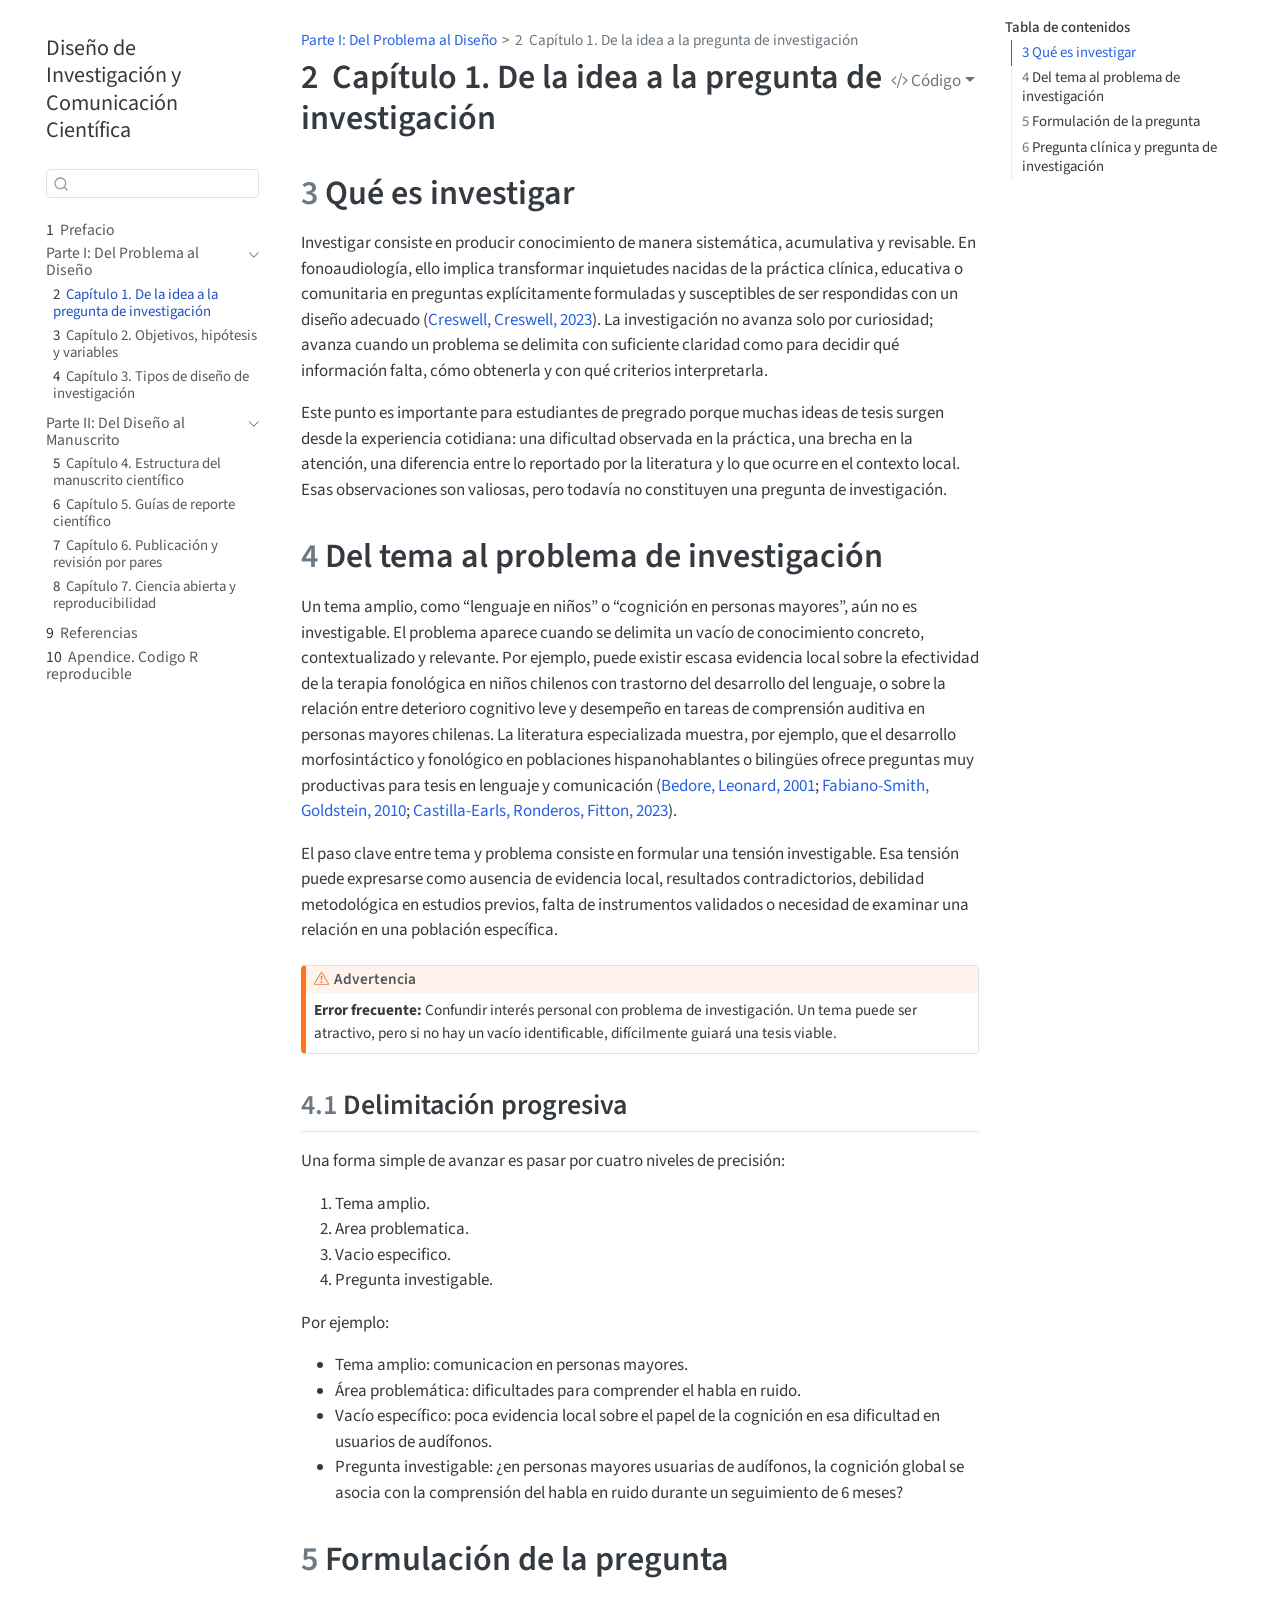
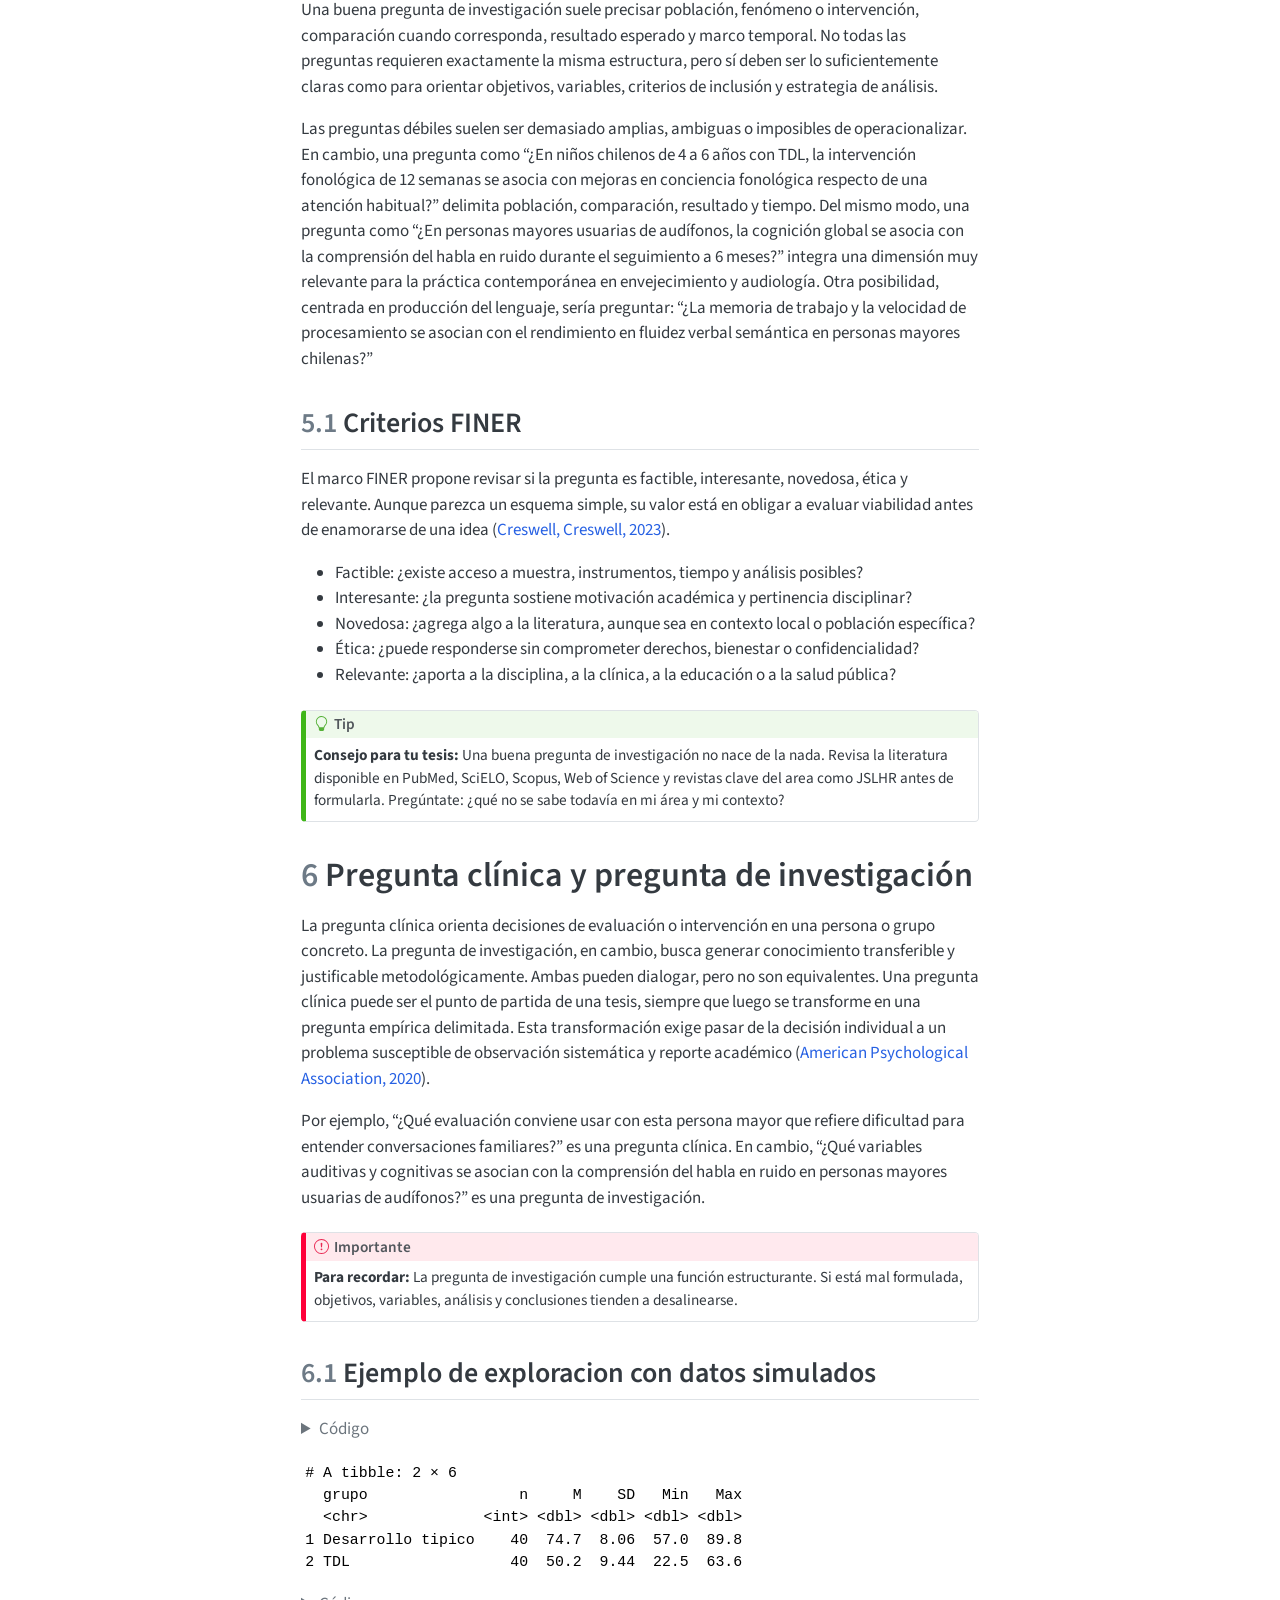
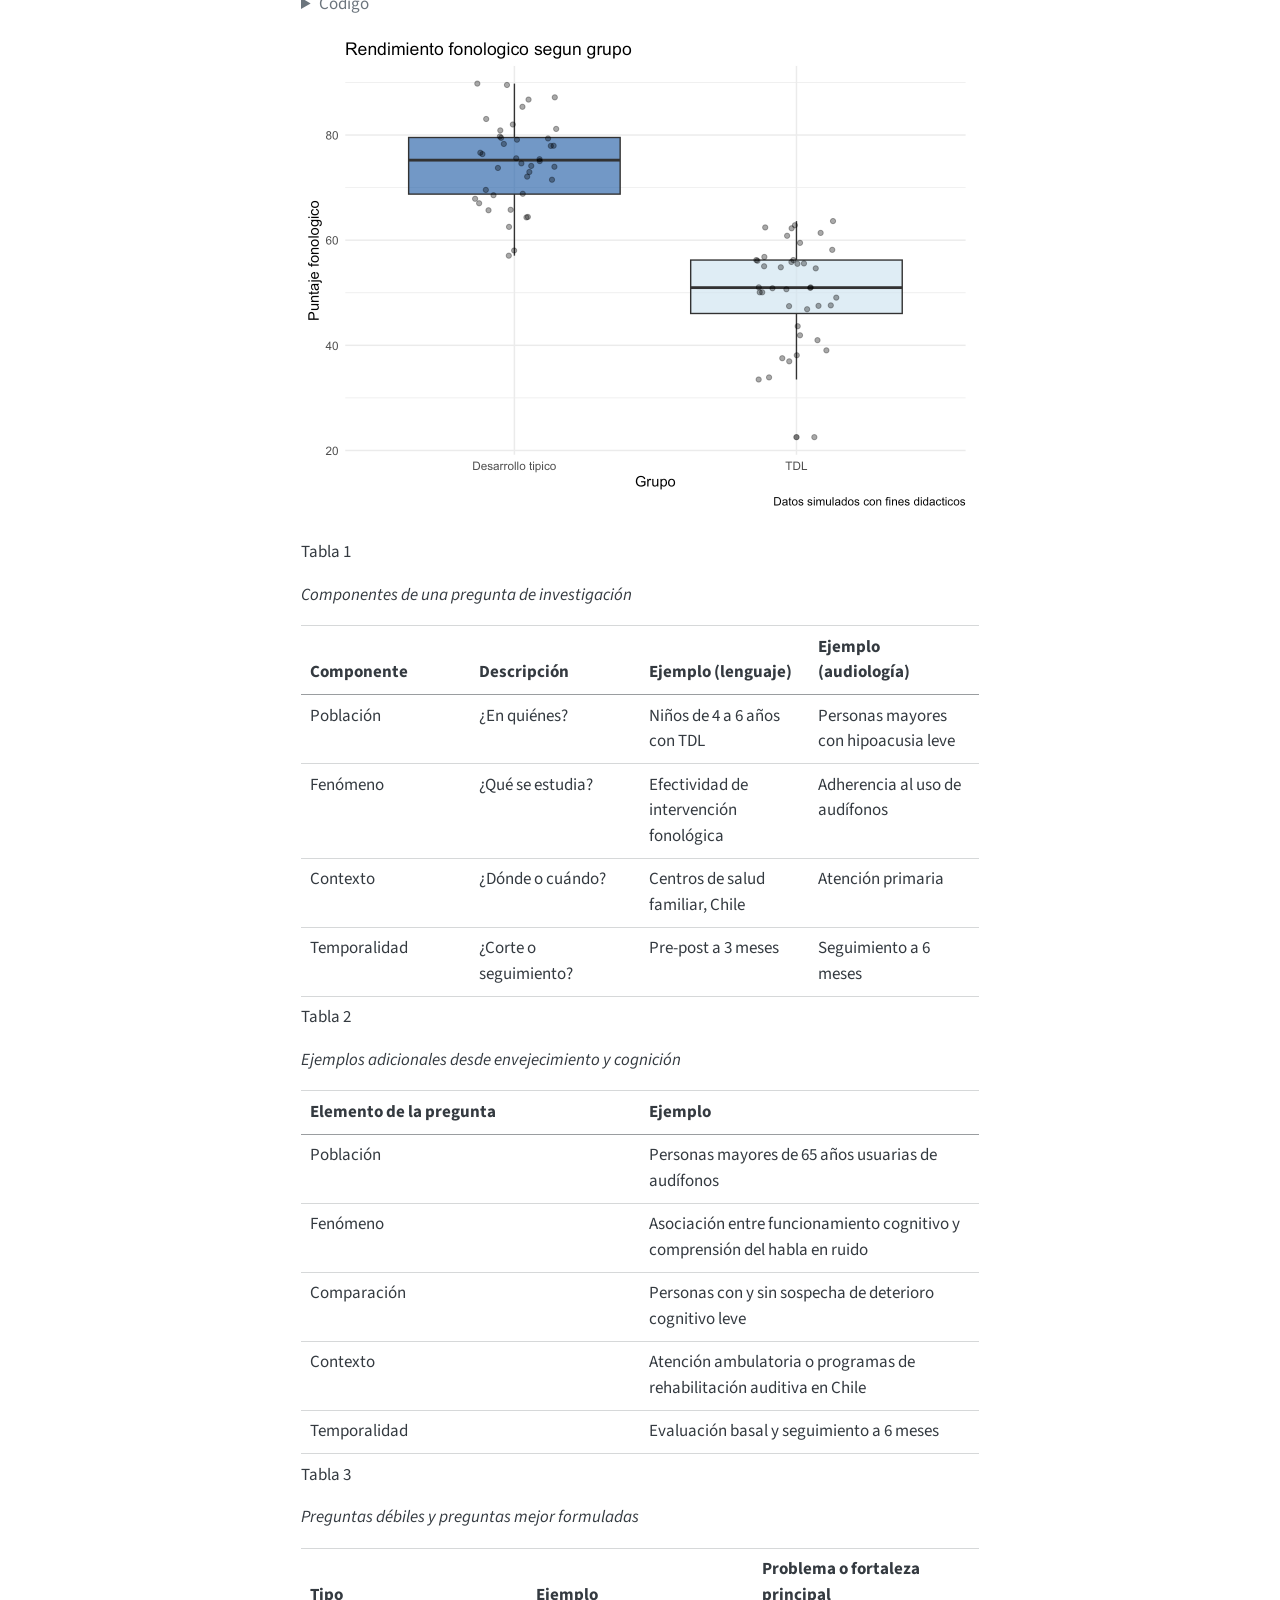
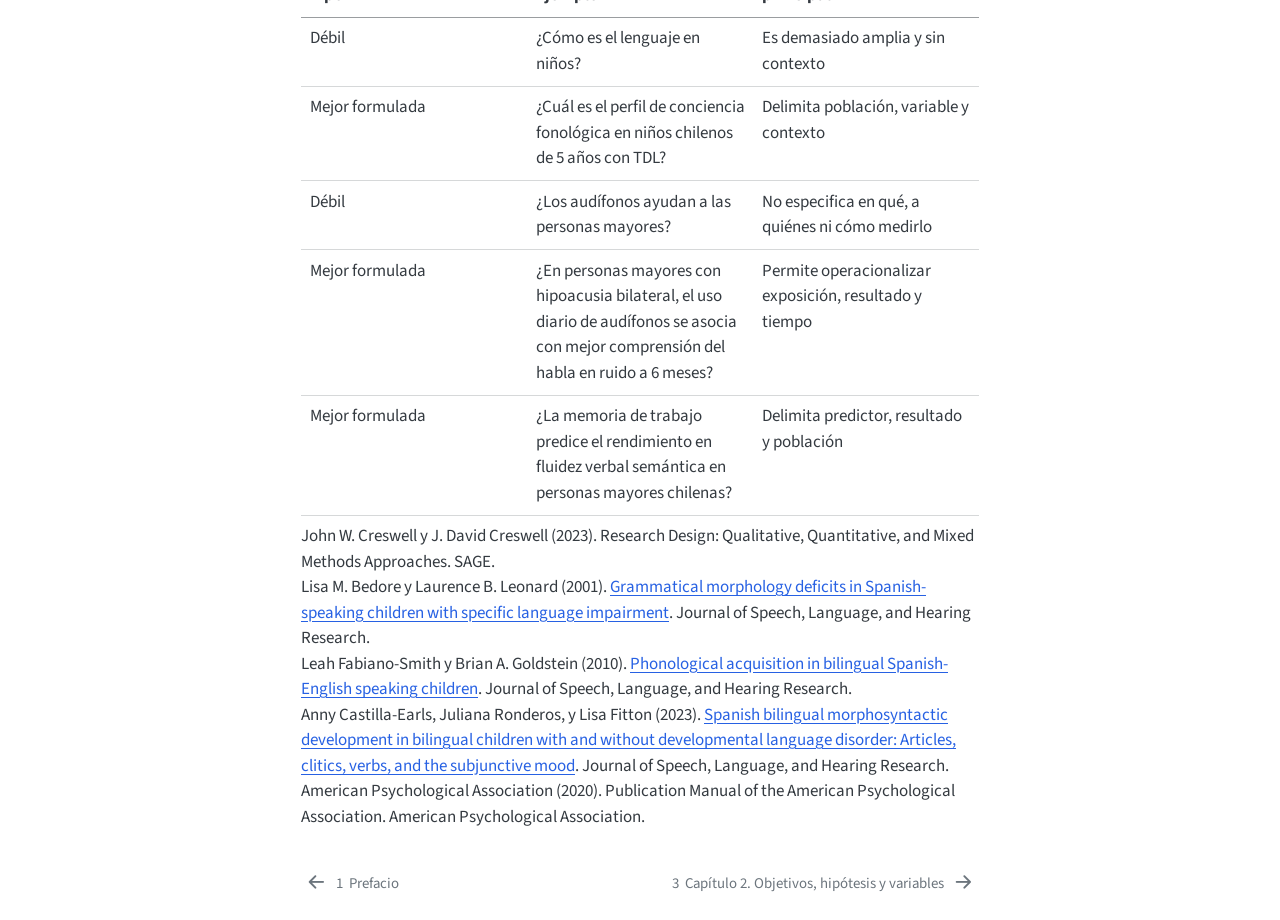
==== 01-pregunta.html @ 779449fa "Built site for gh-pages" ====
<!DOCTYPE html>
<html xmlns="http://www.w3.org/1999/xhtml" lang="es" xml:lang="es"><head>

<meta charset="utf-8">
<meta name="generator" content="quarto-1.8.26">

<meta name="viewport" content="width=device-width, initial-scale=1.0, user-scalable=yes">


<title>2&nbsp; Capítulo 1. De la idea a la pregunta de investigación – Diseño de Investigación y Comunicación Científica</title>
<style>
code{white-space: pre-wrap;}
span.smallcaps{font-variant: small-caps;}
div.columns{display: flex; gap: min(4vw, 1.5em);}
div.column{flex: auto; overflow-x: auto;}
div.hanging-indent{margin-left: 1.5em; text-indent: -1.5em;}
ul.task-list{list-style: none;}
ul.task-list li input[type="checkbox"] {
  width: 0.8em;
  margin: 0 0.8em 0.2em -1em; /* quarto-specific, see https://github.com/quarto-dev/quarto-cli/issues/4556 */ 
  vertical-align: middle;
}
/* CSS for syntax highlighting */
html { -webkit-text-size-adjust: 100%; }
pre > code.sourceCode { white-space: pre; position: relative; }
pre > code.sourceCode > span { display: inline-block; line-height: 1.25; }
pre > code.sourceCode > span:empty { height: 1.2em; }
.sourceCode { overflow: visible; }
code.sourceCode > span { color: inherit; text-decoration: inherit; }
div.sourceCode { margin: 1em 0; }
pre.sourceCode { margin: 0; }
@media screen {
div.sourceCode { overflow: auto; }
}
@media print {
pre > code.sourceCode { white-space: pre-wrap; }
pre > code.sourceCode > span { text-indent: -5em; padding-left: 5em; }
}
pre.numberSource code
  { counter-reset: source-line 0; }
pre.numberSource code > span
  { position: relative; left: -4em; counter-increment: source-line; }
pre.numberSource code > span > a:first-child::before
  { content: counter(source-line);
    position: relative; left: -1em; text-align: right; vertical-align: baseline;
    border: none; display: inline-block;
    -webkit-touch-callout: none; -webkit-user-select: none;
    -khtml-user-select: none; -moz-user-select: none;
    -ms-user-select: none; user-select: none;
    padding: 0 4px; width: 4em;
  }
pre.numberSource { margin-left: 3em;  padding-left: 4px; }
div.sourceCode
  {   }
@media screen {
pre > code.sourceCode > span > a:first-child::before { text-decoration: underline; }
}
/* CSS for citations */
div.csl-bib-body { }
div.csl-entry {
  clear: both;
}
.hanging-indent div.csl-entry {
  margin-left:2em;
  text-indent:-2em;
}
div.csl-left-margin {
  min-width:2em;
  float:left;
}
div.csl-right-inline {
  margin-left:2em;
  padding-left:1em;
}
div.csl-indent {
  margin-left: 2em;
}</style>


<script src="site_libs/quarto-nav/quarto-nav.js"></script>
<script src="site_libs/quarto-nav/headroom.min.js"></script>
<script src="site_libs/clipboard/clipboard.min.js"></script>
<script src="site_libs/quarto-search/autocomplete.umd.js"></script>
<script src="site_libs/quarto-search/fuse.min.js"></script>
<script src="site_libs/quarto-search/quarto-search.js"></script>
<meta name="quarto:offset" content="./">
<link href="./02-objetivos.html" rel="next">
<link href="./index.html" rel="prev">
<script src="site_libs/quarto-html/quarto.js" type="module"></script>
<script src="site_libs/quarto-html/tabsets/tabsets.js" type="module"></script>
<script src="site_libs/quarto-html/axe/axe-check.js" type="module"></script>
<script src="site_libs/quarto-html/popper.min.js"></script>
<script src="site_libs/quarto-html/tippy.umd.min.js"></script>
<script src="site_libs/quarto-html/anchor.min.js"></script>
<link href="site_libs/quarto-html/tippy.css" rel="stylesheet">
<link href="site_libs/quarto-html/quarto-syntax-highlighting-587c61ba64f3a5504c4d52d930310e48.css" rel="stylesheet" id="quarto-text-highlighting-styles">
<script src="site_libs/bootstrap/bootstrap.min.js"></script>
<link href="site_libs/bootstrap/bootstrap-icons.css" rel="stylesheet">
<link href="site_libs/bootstrap/bootstrap-27c261d06b905028a18691de25d09dde.min.css" rel="stylesheet" append-hash="true" id="quarto-bootstrap" data-mode="light">
<script id="quarto-search-options" type="application/json">{
  "location": "sidebar",
  "copy-button": false,
  "collapse-after": 3,
  "panel-placement": "start",
  "type": "textbox",
  "limit": 50,
  "keyboard-shortcut": [
    "f",
    "/",
    "s"
  ],
  "show-item-context": false,
  "language": {
    "search-no-results-text": "No se han encontrado resultados",
    "search-matching-documents-text": "documentos encontrados",
    "search-copy-link-title": "Copiar el enlace en la búsqueda",
    "search-hide-matches-text": "Ocultar resultados adicionales",
    "search-more-match-text": "resultado adicional en este documento",
    "search-more-matches-text": "resultados adicionales en este documento",
    "search-clear-button-title": "Borrar",
    "search-text-placeholder": "",
    "search-detached-cancel-button-title": "Cancelar",
    "search-submit-button-title": "Enviar",
    "search-label": "Buscar"
  }
}</script>


</head>

<body class="nav-sidebar floating quarto-light">

<div id="quarto-search-results"></div>
  <header id="quarto-header" class="headroom fixed-top">
  <nav class="quarto-secondary-nav">
    <div class="container-fluid d-flex">
      <button type="button" class="quarto-btn-toggle btn" data-bs-toggle="collapse" role="button" data-bs-target=".quarto-sidebar-collapse-item" aria-controls="quarto-sidebar" aria-expanded="false" aria-label="Alternar barra lateral" onclick="if (window.quartoToggleHeadroom) { window.quartoToggleHeadroom(); }">
        <i class="bi bi-layout-text-sidebar-reverse"></i>
      </button>
        <nav class="quarto-page-breadcrumbs" aria-label="breadcrumb"><ol class="breadcrumb"><li class="breadcrumb-item"><a href="./01-pregunta.html">Parte I: Del Problema al Diseño</a></li><li class="breadcrumb-item"><a href="./01-pregunta.html"><span class="chapter-number">2</span>&nbsp; <span class="chapter-title">Capítulo 1. De la idea a la pregunta de investigación</span></a></li></ol></nav>
        <a class="flex-grow-1" role="navigation" data-bs-toggle="collapse" data-bs-target=".quarto-sidebar-collapse-item" aria-controls="quarto-sidebar" aria-expanded="false" aria-label="Alternar barra lateral" onclick="if (window.quartoToggleHeadroom) { window.quartoToggleHeadroom(); }">      
        </a>
      <button type="button" class="btn quarto-search-button" aria-label="Buscar" onclick="window.quartoOpenSearch();">
        <i class="bi bi-search"></i>
      </button>
    </div>
  </nav>
</header>
<!-- content -->
<div id="quarto-content" class="quarto-container page-columns page-rows-contents page-layout-article">
<!-- sidebar -->
  <nav id="quarto-sidebar" class="sidebar collapse collapse-horizontal quarto-sidebar-collapse-item sidebar-navigation floating overflow-auto">
    <div class="pt-lg-2 mt-2 text-left sidebar-header">
    <div class="sidebar-title mb-0 py-0">
      <a href="./">Diseño de Investigación y Comunicación Científica</a> 
    </div>
      </div>
        <div class="mt-2 flex-shrink-0 align-items-center">
        <div class="sidebar-search">
        <div id="quarto-search" class="" title="Buscar"></div>
        </div>
        </div>
    <div class="sidebar-menu-container"> 
    <ul class="list-unstyled mt-1">
        <li class="sidebar-item">
  <div class="sidebar-item-container"> 
  <a href="./index.html" class="sidebar-item-text sidebar-link">
 <span class="menu-text"><span class="chapter-number">1</span>&nbsp; <span class="chapter-title">Prefacio</span></span></a>
  </div>
</li>
        <li class="sidebar-item sidebar-item-section">
      <div class="sidebar-item-container"> 
            <a class="sidebar-item-text sidebar-link text-start" data-bs-toggle="collapse" data-bs-target="#quarto-sidebar-section-1" role="navigation" aria-expanded="true">
 <span class="menu-text">Parte I: Del Problema al Diseño</span></a>
          <a class="sidebar-item-toggle text-start" data-bs-toggle="collapse" data-bs-target="#quarto-sidebar-section-1" role="navigation" aria-expanded="true" aria-label="Alternar sección">
            <i class="bi bi-chevron-right ms-2"></i>
          </a> 
      </div>
      <ul id="quarto-sidebar-section-1" class="collapse list-unstyled sidebar-section depth1 show">  
          <li class="sidebar-item">
  <div class="sidebar-item-container"> 
  <a href="./01-pregunta.html" class="sidebar-item-text sidebar-link active">
 <span class="menu-text"><span class="chapter-number">2</span>&nbsp; <span class="chapter-title">Capítulo 1. De la idea a la pregunta de investigación</span></span></a>
  </div>
</li>
          <li class="sidebar-item">
  <div class="sidebar-item-container"> 
  <a href="./02-objetivos.html" class="sidebar-item-text sidebar-link">
 <span class="menu-text"><span class="chapter-number">3</span>&nbsp; <span class="chapter-title">Capítulo 2. Objetivos, hipótesis y variables</span></span></a>
  </div>
</li>
          <li class="sidebar-item">
  <div class="sidebar-item-container"> 
  <a href="./03-disenos.html" class="sidebar-item-text sidebar-link">
 <span class="menu-text"><span class="chapter-number">4</span>&nbsp; <span class="chapter-title">Capítulo 3. Tipos de diseño de investigación</span></span></a>
  </div>
</li>
      </ul>
  </li>
        <li class="sidebar-item sidebar-item-section">
      <div class="sidebar-item-container"> 
            <a class="sidebar-item-text sidebar-link text-start" data-bs-toggle="collapse" data-bs-target="#quarto-sidebar-section-2" role="navigation" aria-expanded="true">
 <span class="menu-text">Parte II: Del Diseño al Manuscrito</span></a>
          <a class="sidebar-item-toggle text-start" data-bs-toggle="collapse" data-bs-target="#quarto-sidebar-section-2" role="navigation" aria-expanded="true" aria-label="Alternar sección">
            <i class="bi bi-chevron-right ms-2"></i>
          </a> 
      </div>
      <ul id="quarto-sidebar-section-2" class="collapse list-unstyled sidebar-section depth1 show">  
          <li class="sidebar-item">
  <div class="sidebar-item-container"> 
  <a href="./04-manuscrito.html" class="sidebar-item-text sidebar-link">
 <span class="menu-text"><span class="chapter-number">5</span>&nbsp; <span class="chapter-title">Capítulo 4. Estructura del manuscrito científico</span></span></a>
  </div>
</li>
          <li class="sidebar-item">
  <div class="sidebar-item-container"> 
  <a href="./05-reporte.html" class="sidebar-item-text sidebar-link">
 <span class="menu-text"><span class="chapter-number">6</span>&nbsp; <span class="chapter-title">Capítulo 5. Guías de reporte científico</span></span></a>
  </div>
</li>
          <li class="sidebar-item">
  <div class="sidebar-item-container"> 
  <a href="./06-publicacion.html" class="sidebar-item-text sidebar-link">
 <span class="menu-text"><span class="chapter-number">7</span>&nbsp; <span class="chapter-title">Capítulo 6. Publicación y revisión por pares</span></span></a>
  </div>
</li>
          <li class="sidebar-item">
  <div class="sidebar-item-container"> 
  <a href="./07-ciencia-abierta.html" class="sidebar-item-text sidebar-link">
 <span class="menu-text"><span class="chapter-number">8</span>&nbsp; <span class="chapter-title">Capítulo 7. Ciencia abierta y reproducibilidad</span></span></a>
  </div>
</li>
      </ul>
  </li>
        <li class="sidebar-item">
  <div class="sidebar-item-container"> 
  <a href="./referencias.html" class="sidebar-item-text sidebar-link">
 <span class="menu-text"><span class="chapter-number">9</span>&nbsp; <span class="chapter-title">Referencias</span></span></a>
  </div>
</li>
        <li class="sidebar-item">
  <div class="sidebar-item-container"> 
  <a href="./apendice-r.html" class="sidebar-item-text sidebar-link">
 <span class="menu-text"><span class="chapter-number">10</span>&nbsp; <span class="chapter-title">Apendice. Codigo R reproducible</span></span></a>
  </div>
</li>
    </ul>
    </div>
</nav>
<div id="quarto-sidebar-glass" class="quarto-sidebar-collapse-item" data-bs-toggle="collapse" data-bs-target=".quarto-sidebar-collapse-item"></div>
<!-- margin-sidebar -->
    <div id="quarto-margin-sidebar" class="sidebar margin-sidebar">
        <nav id="TOC" role="doc-toc" class="toc-active">
    <h2 id="toc-title">Tabla de contenidos</h2>
   
  <ul>
  <li><a href="#qué-es-investigar" id="toc-qué-es-investigar" class="nav-link active" data-scroll-target="#qué-es-investigar"><span class="header-section-number">3</span> Qué es investigar</a></li>
  <li><a href="#del-tema-al-problema-de-investigación" id="toc-del-tema-al-problema-de-investigación" class="nav-link" data-scroll-target="#del-tema-al-problema-de-investigación"><span class="header-section-number">4</span> Del tema al problema de investigación</a>
  <ul class="collapse">
  <li><a href="#delimitación-progresiva" id="toc-delimitación-progresiva" class="nav-link" data-scroll-target="#delimitación-progresiva"><span class="header-section-number">4.1</span> Delimitación progresiva</a></li>
  </ul></li>
  <li><a href="#formulación-de-la-pregunta" id="toc-formulación-de-la-pregunta" class="nav-link" data-scroll-target="#formulación-de-la-pregunta"><span class="header-section-number">5</span> Formulación de la pregunta</a>
  <ul class="collapse">
  <li><a href="#criterios-finer" id="toc-criterios-finer" class="nav-link" data-scroll-target="#criterios-finer"><span class="header-section-number">5.1</span> Criterios FINER</a></li>
  </ul></li>
  <li><a href="#pregunta-clínica-y-pregunta-de-investigación" id="toc-pregunta-clínica-y-pregunta-de-investigación" class="nav-link" data-scroll-target="#pregunta-clínica-y-pregunta-de-investigación"><span class="header-section-number">6</span> Pregunta clínica y pregunta de investigación</a>
  <ul class="collapse">
  <li><a href="#ejemplo-de-exploracion-con-datos-simulados" id="toc-ejemplo-de-exploracion-con-datos-simulados" class="nav-link" data-scroll-target="#ejemplo-de-exploracion-con-datos-simulados"><span class="header-section-number">6.1</span> Ejemplo de exploracion con datos simulados</a></li>
  </ul></li>
  </ul>
</nav>
    </div>
<!-- main -->
<main class="content" id="quarto-document-content">

<header id="title-block-header" class="quarto-title-block default"><nav class="quarto-page-breadcrumbs quarto-title-breadcrumbs d-none d-lg-block" aria-label="breadcrumb"><ol class="breadcrumb"><li class="breadcrumb-item"><a href="./01-pregunta.html">Parte I: Del Problema al Diseño</a></li><li class="breadcrumb-item"><a href="./01-pregunta.html"><span class="chapter-number">2</span>&nbsp; <span class="chapter-title">Capítulo 1. De la idea a la pregunta de investigación</span></a></li></ol></nav>
<div class="quarto-title">
<div class="quarto-title-block"><div><h1 class="title"><span class="chapter-number">2</span>&nbsp; <span class="chapter-title">Capítulo 1. De la idea a la pregunta de investigación</span></h1><button type="button" class="btn code-tools-button dropdown-toggle" id="quarto-code-tools-menu" data-bs-toggle="dropdown" aria-expanded="false"><i class="bi"></i> Código</button><ul class="dropdown-menu dropdown-menu-end" aria-labelelledby="quarto-code-tools-menu"><li><a id="quarto-show-all-code" class="dropdown-item" href="javascript:void(0)" role="button">Mostrar todo el código</a></li><li><a id="quarto-hide-all-code" class="dropdown-item" href="javascript:void(0)" role="button">Ocultar todo el código</a></li><li><hr class="dropdown-divider"></li><li><a id="quarto-view-source" class="dropdown-item" href="javascript:void(0)" role="button">Ver el código fuente</a></li></ul></div></div>
</div>



<div class="quarto-title-meta">

    
  
    
  </div>
  


</header>


<section id="qué-es-investigar" class="level1" data-number="3">
<h1 data-number="3"><span class="header-section-number">3</span> Qué es investigar</h1>
<p>Investigar consiste en producir conocimiento de manera sistemática, acumulativa y revisable. En fonoaudiología, ello implica transformar inquietudes nacidas de la práctica clínica, educativa o comunitaria en preguntas explícitamente formuladas y susceptibles de ser respondidas con un diseño adecuado <span class="citation" data-cites="creswell2023">(<a href="#ref-creswell2023" role="doc-biblioref">Creswell, Creswell, 2023</a>)</span>. La investigación no avanza solo por curiosidad; avanza cuando un problema se delimita con suficiente claridad como para decidir qué información falta, cómo obtenerla y con qué criterios interpretarla.</p>
<p>Este punto es importante para estudiantes de pregrado porque muchas ideas de tesis surgen desde la experiencia cotidiana: una dificultad observada en la práctica, una brecha en la atención, una diferencia entre lo reportado por la literatura y lo que ocurre en el contexto local. Esas observaciones son valiosas, pero todavía no constituyen una pregunta de investigación.</p>
</section>
<section id="del-tema-al-problema-de-investigación" class="level1" data-number="4">
<h1 data-number="4"><span class="header-section-number">4</span> Del tema al problema de investigación</h1>
<p>Un tema amplio, como “lenguaje en niños” o “cognición en personas mayores”, aún no es investigable. El problema aparece cuando se delimita un vacío de conocimiento concreto, contextualizado y relevante. Por ejemplo, puede existir escasa evidencia local sobre la efectividad de la terapia fonológica en niños chilenos con trastorno del desarrollo del lenguaje, o sobre la relación entre deterioro cognitivo leve y desempeño en tareas de comprensión auditiva en personas mayores chilenas. La literatura especializada muestra, por ejemplo, que el desarrollo morfosintáctico y fonológico en poblaciones hispanohablantes o bilingües ofrece preguntas muy productivas para tesis en lenguaje y comunicación <span class="citation" data-cites="bedore2001grammatical fabiano2010phonological castillaearls2023morphosyntax">(<a href="#ref-bedore2001grammatical" role="doc-biblioref">Bedore, Leonard, 2001</a>; <a href="#ref-fabiano2010phonological" role="doc-biblioref">Fabiano-Smith, Goldstein, 2010</a>; <a href="#ref-castillaearls2023morphosyntax" role="doc-biblioref">Castilla-Earls, Ronderos, Fitton, 2023</a>)</span>.</p>
<p>El paso clave entre tema y problema consiste en formular una tensión investigable. Esa tensión puede expresarse como ausencia de evidencia local, resultados contradictorios, debilidad metodológica en estudios previos, falta de instrumentos validados o necesidad de examinar una relación en una población específica.</p>
<div class="callout callout-style-default callout-warning callout-titled">
<div class="callout-header d-flex align-content-center">
<div class="callout-icon-container">
<i class="callout-icon"></i>
</div>
<div class="callout-title-container flex-fill">
Advertencia
</div>
</div>
<div class="callout-body-container callout-body">
<p><strong>Error frecuente:</strong> Confundir interés personal con problema de investigación. Un tema puede ser atractivo, pero si no hay un vacío identificable, difícilmente guiará una tesis viable.</p>
</div>
</div>
<section id="delimitación-progresiva" class="level2" data-number="4.1">
<h2 data-number="4.1" class="anchored" data-anchor-id="delimitación-progresiva"><span class="header-section-number">4.1</span> Delimitación progresiva</h2>
<p>Una forma simple de avanzar es pasar por cuatro niveles de precisión:</p>
<ol type="1">
<li>Tema amplio.</li>
<li>Area problematica.</li>
<li>Vacio especifico.</li>
<li>Pregunta investigable.</li>
</ol>
<p>Por ejemplo:</p>
<ul>
<li>Tema amplio: comunicacion en personas mayores.</li>
<li>Área problemática: dificultades para comprender el habla en ruido.</li>
<li>Vacío específico: poca evidencia local sobre el papel de la cognición en esa dificultad en usuarios de audífonos.</li>
<li>Pregunta investigable: ¿en personas mayores usuarias de audífonos, la cognición global se asocia con la comprensión del habla en ruido durante un seguimiento de 6 meses?</li>
</ul>
</section>
</section>
<section id="formulación-de-la-pregunta" class="level1" data-number="5">
<h1 data-number="5"><span class="header-section-number">5</span> Formulación de la pregunta</h1>
<p>Una buena pregunta de investigación suele precisar población, fenómeno o intervención, comparación cuando corresponda, resultado esperado y marco temporal. No todas las preguntas requieren exactamente la misma estructura, pero sí deben ser lo suficientemente claras como para orientar objetivos, variables, criterios de inclusión y estrategia de análisis.</p>
<p>Las preguntas débiles suelen ser demasiado amplias, ambiguas o imposibles de operacionalizar. En cambio, una pregunta como “¿En niños chilenos de 4 a 6 años con TDL, la intervención fonológica de 12 semanas se asocia con mejoras en conciencia fonológica respecto de una atención habitual?” delimita población, comparación, resultado y tiempo. Del mismo modo, una pregunta como “¿En personas mayores usuarias de audífonos, la cognición global se asocia con la comprensión del habla en ruido durante el seguimiento a 6 meses?” integra una dimensión muy relevante para la práctica contemporánea en envejecimiento y audiología. Otra posibilidad, centrada en producción del lenguaje, sería preguntar: “¿La memoria de trabajo y la velocidad de procesamiento se asocian con el rendimiento en fluidez verbal semántica en personas mayores chilenas?”</p>
<section id="criterios-finer" class="level2" data-number="5.1">
<h2 data-number="5.1" class="anchored" data-anchor-id="criterios-finer"><span class="header-section-number">5.1</span> Criterios FINER</h2>
<p>El marco FINER propone revisar si la pregunta es factible, interesante, novedosa, ética y relevante. Aunque parezca un esquema simple, su valor está en obligar a evaluar viabilidad antes de enamorarse de una idea <span class="citation" data-cites="creswell2023">(<a href="#ref-creswell2023" role="doc-biblioref">Creswell, Creswell, 2023</a>)</span>.</p>
<ul>
<li>Factible: ¿existe acceso a muestra, instrumentos, tiempo y análisis posibles?</li>
<li>Interesante: ¿la pregunta sostiene motivación académica y pertinencia disciplinar?</li>
<li>Novedosa: ¿agrega algo a la literatura, aunque sea en contexto local o población específica?</li>
<li>Ética: ¿puede responderse sin comprometer derechos, bienestar o confidencialidad?</li>
<li>Relevante: ¿aporta a la disciplina, a la clínica, a la educación o a la salud pública?</li>
</ul>
<div class="callout callout-style-default callout-tip callout-titled">
<div class="callout-header d-flex align-content-center">
<div class="callout-icon-container">
<i class="callout-icon"></i>
</div>
<div class="callout-title-container flex-fill">
Tip
</div>
</div>
<div class="callout-body-container callout-body">
<p><strong>Consejo para tu tesis:</strong> Una buena pregunta de investigación no nace de la nada. Revisa la literatura disponible en PubMed, SciELO, Scopus, Web of Science y revistas clave del area como JSLHR antes de formularla. Pregúntate: ¿qué no se sabe todavía en mi área y mi contexto?</p>
</div>
</div>
</section>
</section>
<section id="pregunta-clínica-y-pregunta-de-investigación" class="level1" data-number="6">
<h1 data-number="6"><span class="header-section-number">6</span> Pregunta clínica y pregunta de investigación</h1>
<p>La pregunta clínica orienta decisiones de evaluación o intervención en una persona o grupo concreto. La pregunta de investigación, en cambio, busca generar conocimiento transferible y justificable metodológicamente. Ambas pueden dialogar, pero no son equivalentes. Una pregunta clínica puede ser el punto de partida de una tesis, siempre que luego se transforme en una pregunta empírica delimitada. Esta transformación exige pasar de la decisión individual a un problema susceptible de observación sistemática y reporte académico <span class="citation" data-cites="apa2020">(<a href="#ref-apa2020" role="doc-biblioref">American Psychological Association, 2020</a>)</span>.</p>
<p>Por ejemplo, “¿Qué evaluación conviene usar con esta persona mayor que refiere dificultad para entender conversaciones familiares?” es una pregunta clínica. En cambio, “¿Qué variables auditivas y cognitivas se asocian con la comprensión del habla en ruido en personas mayores usuarias de audífonos?” es una pregunta de investigación.</p>
<div class="callout callout-style-default callout-important callout-titled">
<div class="callout-header d-flex align-content-center">
<div class="callout-icon-container">
<i class="callout-icon"></i>
</div>
<div class="callout-title-container flex-fill">
Importante
</div>
</div>
<div class="callout-body-container callout-body">
<p><strong>Para recordar:</strong> La pregunta de investigación cumple una función estructurante. Si está mal formulada, objetivos, variables, análisis y conclusiones tienden a desalinearse.</p>
</div>
</div>
<section id="ejemplo-de-exploracion-con-datos-simulados" class="level2" data-number="6.1">
<h2 data-number="6.1" class="anchored" data-anchor-id="ejemplo-de-exploracion-con-datos-simulados"><span class="header-section-number">6.1</span> Ejemplo de exploracion con datos simulados</h2>
<div class="cell">
<details class="code-fold">
<summary>Código</summary>
<div class="code-copy-outer-scaffold"><div class="sourceCode cell-code" id="cb1"><pre class="sourceCode r code-with-copy"><code class="sourceCode r"><span id="cb1-1"><a href="#cb1-1" aria-hidden="true" tabindex="-1"></a><span class="co"># Exploracion preliminar de datos clinicos simulados</span></span>
<span id="cb1-2"><a href="#cb1-2" aria-hidden="true" tabindex="-1"></a><span class="fu">library</span>(tidyverse)</span>
<span id="cb1-3"><a href="#cb1-3" aria-hidden="true" tabindex="-1"></a></span>
<span id="cb1-4"><a href="#cb1-4" aria-hidden="true" tabindex="-1"></a><span class="fu">set.seed</span>(<span class="dv">2024</span>)</span>
<span id="cb1-5"><a href="#cb1-5" aria-hidden="true" tabindex="-1"></a>datos_fonologia <span class="ot">&lt;-</span> <span class="fu">tibble</span>(</span>
<span id="cb1-6"><a href="#cb1-6" aria-hidden="true" tabindex="-1"></a>  <span class="at">id =</span> <span class="dv">1</span><span class="sc">:</span><span class="dv">80</span>,</span>
<span id="cb1-7"><a href="#cb1-7" aria-hidden="true" tabindex="-1"></a>  <span class="at">grupo =</span> <span class="fu">rep</span>(<span class="fu">c</span>(<span class="st">"TDL"</span>, <span class="st">"Desarrollo tipico"</span>), <span class="at">each =</span> <span class="dv">40</span>),</span>
<span id="cb1-8"><a href="#cb1-8" aria-hidden="true" tabindex="-1"></a>  <span class="at">puntaje_fonologico =</span> <span class="fu">c</span>(</span>
<span id="cb1-9"><a href="#cb1-9" aria-hidden="true" tabindex="-1"></a>    <span class="fu">rnorm</span>(<span class="dv">40</span>, <span class="at">mean =</span> <span class="dv">52</span>, <span class="at">sd =</span> <span class="dv">9</span>),</span>
<span id="cb1-10"><a href="#cb1-10" aria-hidden="true" tabindex="-1"></a>    <span class="fu">rnorm</span>(<span class="dv">40</span>, <span class="at">mean =</span> <span class="dv">74</span>, <span class="at">sd =</span> <span class="dv">8</span>)</span>
<span id="cb1-11"><a href="#cb1-11" aria-hidden="true" tabindex="-1"></a>  ),</span>
<span id="cb1-12"><a href="#cb1-12" aria-hidden="true" tabindex="-1"></a>  <span class="at">edad_meses =</span> <span class="fu">c</span>(</span>
<span id="cb1-13"><a href="#cb1-13" aria-hidden="true" tabindex="-1"></a>    <span class="fu">round</span>(<span class="fu">runif</span>(<span class="dv">40</span>, <span class="dv">48</span>, <span class="dv">72</span>)),</span>
<span id="cb1-14"><a href="#cb1-14" aria-hidden="true" tabindex="-1"></a>    <span class="fu">round</span>(<span class="fu">runif</span>(<span class="dv">40</span>, <span class="dv">48</span>, <span class="dv">72</span>))</span>
<span id="cb1-15"><a href="#cb1-15" aria-hidden="true" tabindex="-1"></a>  )</span>
<span id="cb1-16"><a href="#cb1-16" aria-hidden="true" tabindex="-1"></a>)</span>
<span id="cb1-17"><a href="#cb1-17" aria-hidden="true" tabindex="-1"></a></span>
<span id="cb1-18"><a href="#cb1-18" aria-hidden="true" tabindex="-1"></a>datos_fonologia <span class="sc">|&gt;</span></span>
<span id="cb1-19"><a href="#cb1-19" aria-hidden="true" tabindex="-1"></a>  <span class="fu">group_by</span>(grupo) <span class="sc">|&gt;</span></span>
<span id="cb1-20"><a href="#cb1-20" aria-hidden="true" tabindex="-1"></a>  <span class="fu">summarise</span>(</span>
<span id="cb1-21"><a href="#cb1-21" aria-hidden="true" tabindex="-1"></a>    <span class="at">n =</span> <span class="fu">n</span>(),</span>
<span id="cb1-22"><a href="#cb1-22" aria-hidden="true" tabindex="-1"></a>    <span class="at">M =</span> <span class="fu">mean</span>(puntaje_fonologico),</span>
<span id="cb1-23"><a href="#cb1-23" aria-hidden="true" tabindex="-1"></a>    <span class="at">SD =</span> <span class="fu">sd</span>(puntaje_fonologico),</span>
<span id="cb1-24"><a href="#cb1-24" aria-hidden="true" tabindex="-1"></a>    <span class="at">Min =</span> <span class="fu">min</span>(puntaje_fonologico),</span>
<span id="cb1-25"><a href="#cb1-25" aria-hidden="true" tabindex="-1"></a>    <span class="at">Max =</span> <span class="fu">max</span>(puntaje_fonologico)</span>
<span id="cb1-26"><a href="#cb1-26" aria-hidden="true" tabindex="-1"></a>  )</span></code></pre></div><button title="Copiar al portapapeles" class="code-copy-button"><i class="bi"></i></button></div>
</details>
<div class="cell-output cell-output-stdout">
<pre><code># A tibble: 2 × 6
  grupo                 n     M    SD   Min   Max
  &lt;chr&gt;             &lt;int&gt; &lt;dbl&gt; &lt;dbl&gt; &lt;dbl&gt; &lt;dbl&gt;
1 Desarrollo tipico    40  74.7  8.06  57.0  89.8
2 TDL                  40  50.2  9.44  22.5  63.6</code></pre>
</div>
<details class="code-fold">
<summary>Código</summary>
<div class="code-copy-outer-scaffold"><div class="sourceCode cell-code" id="cb3"><pre class="sourceCode r code-with-copy"><code class="sourceCode r"><span id="cb3-1"><a href="#cb3-1" aria-hidden="true" tabindex="-1"></a><span class="fu">ggplot</span>(datos_fonologia, <span class="fu">aes</span>(<span class="at">x =</span> grupo, <span class="at">y =</span> puntaje_fonologico, <span class="at">fill =</span> grupo)) <span class="sc">+</span></span>
<span id="cb3-2"><a href="#cb3-2" aria-hidden="true" tabindex="-1"></a>  <span class="fu">geom_boxplot</span>(<span class="at">alpha =</span> <span class="fl">0.7</span>) <span class="sc">+</span></span>
<span id="cb3-3"><a href="#cb3-3" aria-hidden="true" tabindex="-1"></a>  <span class="fu">geom_jitter</span>(<span class="at">width =</span> <span class="fl">0.15</span>, <span class="at">alpha =</span> <span class="fl">0.4</span>) <span class="sc">+</span></span>
<span id="cb3-4"><a href="#cb3-4" aria-hidden="true" tabindex="-1"></a>  <span class="fu">labs</span>(</span>
<span id="cb3-5"><a href="#cb3-5" aria-hidden="true" tabindex="-1"></a>    <span class="at">title =</span> <span class="st">"Rendimiento fonologico segun grupo"</span>,</span>
<span id="cb3-6"><a href="#cb3-6" aria-hidden="true" tabindex="-1"></a>    <span class="at">x =</span> <span class="st">"Grupo"</span>,</span>
<span id="cb3-7"><a href="#cb3-7" aria-hidden="true" tabindex="-1"></a>    <span class="at">y =</span> <span class="st">"Puntaje fonologico"</span>,</span>
<span id="cb3-8"><a href="#cb3-8" aria-hidden="true" tabindex="-1"></a>    <span class="at">caption =</span> <span class="st">"Datos simulados con fines didacticos"</span></span>
<span id="cb3-9"><a href="#cb3-9" aria-hidden="true" tabindex="-1"></a>  ) <span class="sc">+</span></span>
<span id="cb3-10"><a href="#cb3-10" aria-hidden="true" tabindex="-1"></a>  <span class="fu">scale_fill_manual</span>(<span class="at">values =</span> <span class="fu">c</span>(<span class="st">"#2166AC"</span>, <span class="st">"#D1E5F0"</span>)) <span class="sc">+</span></span>
<span id="cb3-11"><a href="#cb3-11" aria-hidden="true" tabindex="-1"></a>  <span class="fu">theme_minimal</span>() <span class="sc">+</span></span>
<span id="cb3-12"><a href="#cb3-12" aria-hidden="true" tabindex="-1"></a>  <span class="fu">theme</span>(<span class="at">legend.position =</span> <span class="st">"none"</span>)</span></code></pre></div><button title="Copiar al portapapeles" class="code-copy-button"><i class="bi"></i></button></div>
</details>
<div class="cell-output-display">
<div>
<figure class="figure">
<p><img src="01-pregunta_files/figure-html/unnamed-chunk-1-1.png" class="img-fluid figure-img" width="672"></p>
</figure>
</div>
</div>
</div>
<p>Tabla 1</p>
<p><em>Componentes de una pregunta de investigación</em></p>
<table class="caption-top table">
<colgroup>
<col style="width: 25%">
<col style="width: 25%">
<col style="width: 25%">
<col style="width: 25%">
</colgroup>
<thead>
<tr class="header">
<th>Componente</th>
<th>Descripción</th>
<th>Ejemplo (lenguaje)</th>
<th>Ejemplo (audiología)</th>
</tr>
</thead>
<tbody>
<tr class="odd">
<td>Población</td>
<td>¿En quiénes?</td>
<td>Niños de 4 a 6 años con TDL</td>
<td>Personas mayores con hipoacusia leve</td>
</tr>
<tr class="even">
<td>Fenómeno</td>
<td>¿Qué se estudia?</td>
<td>Efectividad de intervención fonológica</td>
<td>Adherencia al uso de audífonos</td>
</tr>
<tr class="odd">
<td>Contexto</td>
<td>¿Dónde o cuándo?</td>
<td>Centros de salud familiar, Chile</td>
<td>Atención primaria</td>
</tr>
<tr class="even">
<td>Temporalidad</td>
<td>¿Corte o seguimiento?</td>
<td>Pre-post a 3 meses</td>
<td>Seguimiento a 6 meses</td>
</tr>
</tbody>
</table>
<p>Tabla 2</p>
<p><em>Ejemplos adicionales desde envejecimiento y cognición</em></p>
<table class="caption-top table">
<colgroup>
<col style="width: 50%">
<col style="width: 50%">
</colgroup>
<thead>
<tr class="header">
<th>Elemento de la pregunta</th>
<th>Ejemplo</th>
</tr>
</thead>
<tbody>
<tr class="odd">
<td>Población</td>
<td>Personas mayores de 65 años usuarias de audífonos</td>
</tr>
<tr class="even">
<td>Fenómeno</td>
<td>Asociación entre funcionamiento cognitivo y comprensión del habla en ruido</td>
</tr>
<tr class="odd">
<td>Comparación</td>
<td>Personas con y sin sospecha de deterioro cognitivo leve</td>
</tr>
<tr class="even">
<td>Contexto</td>
<td>Atención ambulatoria o programas de rehabilitación auditiva en Chile</td>
</tr>
<tr class="odd">
<td>Temporalidad</td>
<td>Evaluación basal y seguimiento a 6 meses</td>
</tr>
</tbody>
</table>
<p>Tabla 3</p>
<p><em>Preguntas débiles y preguntas mejor formuladas</em></p>
<table class="caption-top table">
<colgroup>
<col style="width: 33%">
<col style="width: 33%">
<col style="width: 33%">
</colgroup>
<thead>
<tr class="header">
<th>Tipo</th>
<th>Ejemplo</th>
<th>Problema o fortaleza principal</th>
</tr>
</thead>
<tbody>
<tr class="odd">
<td>Débil</td>
<td>¿Cómo es el lenguaje en niños?</td>
<td>Es demasiado amplia y sin contexto</td>
</tr>
<tr class="even">
<td>Mejor formulada</td>
<td>¿Cuál es el perfil de conciencia fonológica en niños chilenos de 5 años con TDL?</td>
<td>Delimita población, variable y contexto</td>
</tr>
<tr class="odd">
<td>Débil</td>
<td>¿Los audífonos ayudan a las personas mayores?</td>
<td>No especifica en qué, a quiénes ni cómo medirlo</td>
</tr>
<tr class="even">
<td>Mejor formulada</td>
<td>¿En personas mayores con hipoacusia bilateral, el uso diario de audífonos se asocia con mejor comprensión del habla en ruido a 6 meses?</td>
<td>Permite operacionalizar exposición, resultado y tiempo</td>
</tr>
<tr class="odd">
<td>Mejor formulada</td>
<td>¿La memoria de trabajo predice el rendimiento en fluidez verbal semántica en personas mayores chilenas?</td>
<td>Delimita predictor, resultado y población</td>
</tr>
</tbody>
</table>


<!-- -->

<div id="refs" class="references csl-bib-body" role="list">
<div id="ref-creswell2023" class="csl-entry" role="listitem">
John W. Creswell y J. David Creswell (2023). Research Design: Qualitative, Quantitative, and Mixed Methods Approaches. SAGE.
</div>
<div id="ref-bedore2001grammatical" class="csl-entry" role="listitem">
Lisa M. Bedore y Laurence B. Leonard (2001). <a href="https://doi.org/10.1044/1092-4388(2001/072)">Grammatical morphology deficits in Spanish-speaking children with specific language impairment</a>. Journal of Speech, Language, and Hearing Research.
</div>
<div id="ref-fabiano2010phonological" class="csl-entry" role="listitem">
Leah Fabiano-Smith y Brian A. Goldstein (2010). <a href="https://doi.org/10.1044/1092-4388(2009/07-0064)">Phonological acquisition in bilingual Spanish-English speaking children</a>. Journal of Speech, Language, and Hearing Research.
</div>
<div id="ref-castillaearls2023morphosyntax" class="csl-entry" role="listitem">
Anny Castilla-Earls, Juliana Ronderos, y Lisa Fitton (2023). <a href="https://doi.org/10.1044/2023_JSLHR-23-00091">Spanish bilingual morphosyntactic development in bilingual children with and without developmental language disorder: Articles, clitics, verbs, and the subjunctive mood</a>. Journal of Speech, Language, and Hearing Research.
</div>
<div id="ref-apa2020" class="csl-entry" role="listitem">
American Psychological Association (2020). Publication Manual of the American Psychological Association. American Psychological Association.
</div>
</div>
</section>
</section>

</main> <!-- /main -->
<script id="quarto-html-after-body" type="application/javascript">
  window.document.addEventListener("DOMContentLoaded", function (event) {
    const icon = "";
    const anchorJS = new window.AnchorJS();
    anchorJS.options = {
      placement: 'right',
      icon: icon
    };
    anchorJS.add('.anchored');
    const isCodeAnnotation = (el) => {
      for (const clz of el.classList) {
        if (clz.startsWith('code-annotation-')) {                     
          return true;
        }
      }
      return false;
    }
    const onCopySuccess = function(e) {
      // button target
      const button = e.trigger;
      // don't keep focus
      button.blur();
      // flash "checked"
      button.classList.add('code-copy-button-checked');
      var currentTitle = button.getAttribute("title");
      button.setAttribute("title", "Copiado");
      let tooltip;
      if (window.bootstrap) {
        button.setAttribute("data-bs-toggle", "tooltip");
        button.setAttribute("data-bs-placement", "left");
        button.setAttribute("data-bs-title", "Copiado");
        tooltip = new bootstrap.Tooltip(button, 
          { trigger: "manual", 
            customClass: "code-copy-button-tooltip",
            offset: [0, -8]});
        tooltip.show();    
      }
      setTimeout(function() {
        if (tooltip) {
          tooltip.hide();
          button.removeAttribute("data-bs-title");
          button.removeAttribute("data-bs-toggle");
          button.removeAttribute("data-bs-placement");
        }
        button.setAttribute("title", currentTitle);
        button.classList.remove('code-copy-button-checked');
      }, 1000);
      // clear code selection
      e.clearSelection();
    }
    const getTextToCopy = function(trigger) {
      const outerScaffold = trigger.parentElement.cloneNode(true);
      const codeEl = outerScaffold.querySelector('code');
      for (const childEl of codeEl.children) {
        if (isCodeAnnotation(childEl)) {
          childEl.remove();
        }
      }
      return codeEl.innerText;
    }
    const clipboard = new window.ClipboardJS('.code-copy-button:not([data-in-quarto-modal])', {
      text: getTextToCopy
    });
    clipboard.on('success', onCopySuccess);
    if (window.document.getElementById('quarto-embedded-source-code-modal')) {
      const clipboardModal = new window.ClipboardJS('.code-copy-button[data-in-quarto-modal]', {
        text: getTextToCopy,
        container: window.document.getElementById('quarto-embedded-source-code-modal')
      });
      clipboardModal.on('success', onCopySuccess);
    }
    const viewSource = window.document.getElementById('quarto-view-source') ||
                       window.document.getElementById('quarto-code-tools-source');
    if (viewSource) {
      const sourceUrl = viewSource.getAttribute("data-quarto-source-url");
      viewSource.addEventListener("click", function(e) {
        if (sourceUrl) {
          // rstudio viewer pane
          if (/\bcapabilities=\b/.test(window.location)) {
            window.open(sourceUrl);
          } else {
            window.location.href = sourceUrl;
          }
        } else {
          const modal = new bootstrap.Modal(document.getElementById('quarto-embedded-source-code-modal'));
          modal.show();
        }
        return false;
      });
    }
    function toggleCodeHandler(show) {
      return function(e) {
        const detailsSrc = window.document.querySelectorAll(".cell > details > .sourceCode");
        for (let i=0; i<detailsSrc.length; i++) {
          const details = detailsSrc[i].parentElement;
          if (show) {
            details.open = true;
          } else {
            details.removeAttribute("open");
          }
        }
        const cellCodeDivs = window.document.querySelectorAll(".cell > .sourceCode");
        const fromCls = show ? "hidden" : "unhidden";
        const toCls = show ? "unhidden" : "hidden";
        for (let i=0; i<cellCodeDivs.length; i++) {
          const codeDiv = cellCodeDivs[i];
          if (codeDiv.classList.contains(fromCls)) {
            codeDiv.classList.remove(fromCls);
            codeDiv.classList.add(toCls);
          } 
        }
        return false;
      }
    }
    const hideAllCode = window.document.getElementById("quarto-hide-all-code");
    if (hideAllCode) {
      hideAllCode.addEventListener("click", toggleCodeHandler(false));
    }
    const showAllCode = window.document.getElementById("quarto-show-all-code");
    if (showAllCode) {
      showAllCode.addEventListener("click", toggleCodeHandler(true));
    }
      var localhostRegex = new RegExp(/^(?:http|https):\/\/localhost\:?[0-9]*\//);
      var mailtoRegex = new RegExp(/^mailto:/);
        var filterRegex = new RegExp('/' + window.location.host + '/');
      var isInternal = (href) => {
          return filterRegex.test(href) || localhostRegex.test(href) || mailtoRegex.test(href);
      }
      // Inspect non-navigation links and adorn them if external
     var links = window.document.querySelectorAll('a[href]:not(.nav-link):not(.navbar-brand):not(.toc-action):not(.sidebar-link):not(.sidebar-item-toggle):not(.pagination-link):not(.no-external):not([aria-hidden]):not(.dropdown-item):not(.quarto-navigation-tool):not(.about-link)');
      for (var i=0; i<links.length; i++) {
        const link = links[i];
        if (!isInternal(link.href)) {
          // undo the damage that might have been done by quarto-nav.js in the case of
          // links that we want to consider external
          if (link.dataset.originalHref !== undefined) {
            link.href = link.dataset.originalHref;
          }
        }
      }
    function tippyHover(el, contentFn, onTriggerFn, onUntriggerFn) {
      const config = {
        allowHTML: true,
        maxWidth: 500,
        delay: 100,
        arrow: false,
        appendTo: function(el) {
            return el.parentElement;
        },
        interactive: true,
        interactiveBorder: 10,
        theme: 'quarto',
        placement: 'bottom-start',
      };
      if (contentFn) {
        config.content = contentFn;
      }
      if (onTriggerFn) {
        config.onTrigger = onTriggerFn;
      }
      if (onUntriggerFn) {
        config.onUntrigger = onUntriggerFn;
      }
      window.tippy(el, config); 
    }
    const noterefs = window.document.querySelectorAll('a[role="doc-noteref"]');
    for (var i=0; i<noterefs.length; i++) {
      const ref = noterefs[i];
      tippyHover(ref, function() {
        // use id or data attribute instead here
        let href = ref.getAttribute('data-footnote-href') || ref.getAttribute('href');
        try { href = new URL(href).hash; } catch {}
        const id = href.replace(/^#\/?/, "");
        const note = window.document.getElementById(id);
        if (note) {
          return note.innerHTML;
        } else {
          return "";
        }
      });
    }
    const xrefs = window.document.querySelectorAll('a.quarto-xref');
    const processXRef = (id, note) => {
      // Strip column container classes
      const stripColumnClz = (el) => {
        el.classList.remove("page-full", "page-columns");
        if (el.children) {
          for (const child of el.children) {
            stripColumnClz(child);
          }
        }
      }
      stripColumnClz(note)
      if (id === null || id.startsWith('sec-')) {
        // Special case sections, only their first couple elements
        const container = document.createElement("div");
        if (note.children && note.children.length > 2) {
          container.appendChild(note.children[0].cloneNode(true));
          for (let i = 1; i < note.children.length; i++) {
            const child = note.children[i];
            if (child.tagName === "P" && child.innerText === "") {
              continue;
            } else {
              container.appendChild(child.cloneNode(true));
              break;
            }
          }
          if (window.Quarto?.typesetMath) {
            window.Quarto.typesetMath(container);
          }
          return container.innerHTML
        } else {
          if (window.Quarto?.typesetMath) {
            window.Quarto.typesetMath(note);
          }
          return note.innerHTML;
        }
      } else {
        // Remove any anchor links if they are present
        const anchorLink = note.querySelector('a.anchorjs-link');
        if (anchorLink) {
          anchorLink.remove();
        }
        if (window.Quarto?.typesetMath) {
          window.Quarto.typesetMath(note);
        }
        if (note.classList.contains("callout")) {
          return note.outerHTML;
        } else {
          return note.innerHTML;
        }
      }
    }
    for (var i=0; i<xrefs.length; i++) {
      const xref = xrefs[i];
      tippyHover(xref, undefined, function(instance) {
        instance.disable();
        let url = xref.getAttribute('href');
        let hash = undefined; 
        if (url.startsWith('#')) {
          hash = url;
        } else {
          try { hash = new URL(url).hash; } catch {}
        }
        if (hash) {
          const id = hash.replace(/^#\/?/, "");
          const note = window.document.getElementById(id);
          if (note !== null) {
            try {
              const html = processXRef(id, note.cloneNode(true));
              instance.setContent(html);
            } finally {
              instance.enable();
              instance.show();
            }
          } else {
            // See if we can fetch this
            fetch(url.split('#')[0])
            .then(res => res.text())
            .then(html => {
              const parser = new DOMParser();
              const htmlDoc = parser.parseFromString(html, "text/html");
              const note = htmlDoc.getElementById(id);
              if (note !== null) {
                const html = processXRef(id, note);
                instance.setContent(html);
              } 
            }).finally(() => {
              instance.enable();
              instance.show();
            });
          }
        } else {
          // See if we can fetch a full url (with no hash to target)
          // This is a special case and we should probably do some content thinning / targeting
          fetch(url)
          .then(res => res.text())
          .then(html => {
            const parser = new DOMParser();
            const htmlDoc = parser.parseFromString(html, "text/html");
            const note = htmlDoc.querySelector('main.content');
            if (note !== null) {
              // This should only happen for chapter cross references
              // (since there is no id in the URL)
              // remove the first header
              if (note.children.length > 0 && note.children[0].tagName === "HEADER") {
                note.children[0].remove();
              }
              const html = processXRef(null, note);
              instance.setContent(html);
            } 
          }).finally(() => {
            instance.enable();
            instance.show();
          });
        }
      }, function(instance) {
      });
    }
        let selectedAnnoteEl;
        const selectorForAnnotation = ( cell, annotation) => {
          let cellAttr = 'data-code-cell="' + cell + '"';
          let lineAttr = 'data-code-annotation="' +  annotation + '"';
          const selector = 'span[' + cellAttr + '][' + lineAttr + ']';
          return selector;
        }
        const selectCodeLines = (annoteEl) => {
          const doc = window.document;
          const targetCell = annoteEl.getAttribute("data-target-cell");
          const targetAnnotation = annoteEl.getAttribute("data-target-annotation");
          const annoteSpan = window.document.querySelector(selectorForAnnotation(targetCell, targetAnnotation));
          const lines = annoteSpan.getAttribute("data-code-lines").split(",");
          const lineIds = lines.map((line) => {
            return targetCell + "-" + line;
          })
          let top = null;
          let height = null;
          let parent = null;
          if (lineIds.length > 0) {
              //compute the position of the single el (top and bottom and make a div)
              const el = window.document.getElementById(lineIds[0]);
              top = el.offsetTop;
              height = el.offsetHeight;
              parent = el.parentElement.parentElement;
            if (lineIds.length > 1) {
              const lastEl = window.document.getElementById(lineIds[lineIds.length - 1]);
              const bottom = lastEl.offsetTop + lastEl.offsetHeight;
              height = bottom - top;
            }
            if (top !== null && height !== null && parent !== null) {
              // cook up a div (if necessary) and position it 
              let div = window.document.getElementById("code-annotation-line-highlight");
              if (div === null) {
                div = window.document.createElement("div");
                div.setAttribute("id", "code-annotation-line-highlight");
                div.style.position = 'absolute';
                parent.appendChild(div);
              }
              div.style.top = top - 2 + "px";
              div.style.height = height + 4 + "px";
              div.style.left = 0;
              let gutterDiv = window.document.getElementById("code-annotation-line-highlight-gutter");
              if (gutterDiv === null) {
                gutterDiv = window.document.createElement("div");
                gutterDiv.setAttribute("id", "code-annotation-line-highlight-gutter");
                gutterDiv.style.position = 'absolute';
                const codeCell = window.document.getElementById(targetCell);
                const gutter = codeCell.querySelector('.code-annotation-gutter');
                gutter.appendChild(gutterDiv);
              }
              gutterDiv.style.top = top - 2 + "px";
              gutterDiv.style.height = height + 4 + "px";
            }
            selectedAnnoteEl = annoteEl;
          }
        };
        const unselectCodeLines = () => {
          const elementsIds = ["code-annotation-line-highlight", "code-annotation-line-highlight-gutter"];
          elementsIds.forEach((elId) => {
            const div = window.document.getElementById(elId);
            if (div) {
              div.remove();
            }
          });
          selectedAnnoteEl = undefined;
        };
          // Handle positioning of the toggle
      window.addEventListener(
        "resize",
        throttle(() => {
          elRect = undefined;
          if (selectedAnnoteEl) {
            selectCodeLines(selectedAnnoteEl);
          }
        }, 10)
      );
      function throttle(fn, ms) {
      let throttle = false;
      let timer;
        return (...args) => {
          if(!throttle) { // first call gets through
              fn.apply(this, args);
              throttle = true;
          } else { // all the others get throttled
              if(timer) clearTimeout(timer); // cancel #2
              timer = setTimeout(() => {
                fn.apply(this, args);
                timer = throttle = false;
              }, ms);
          }
        };
      }
        // Attach click handler to the DT
        const annoteDls = window.document.querySelectorAll('dt[data-target-cell]');
        for (const annoteDlNode of annoteDls) {
          annoteDlNode.addEventListener('click', (event) => {
            const clickedEl = event.target;
            if (clickedEl !== selectedAnnoteEl) {
              unselectCodeLines();
              const activeEl = window.document.querySelector('dt[data-target-cell].code-annotation-active');
              if (activeEl) {
                activeEl.classList.remove('code-annotation-active');
              }
              selectCodeLines(clickedEl);
              clickedEl.classList.add('code-annotation-active');
            } else {
              // Unselect the line
              unselectCodeLines();
              clickedEl.classList.remove('code-annotation-active');
            }
          });
        }
    const findCites = (el) => {
      const parentEl = el.parentElement;
      if (parentEl) {
        const cites = parentEl.dataset.cites;
        if (cites) {
          return {
            el,
            cites: cites.split(' ')
          };
        } else {
          return findCites(el.parentElement)
        }
      } else {
        return undefined;
      }
    };
    var bibliorefs = window.document.querySelectorAll('a[role="doc-biblioref"]');
    for (var i=0; i<bibliorefs.length; i++) {
      const ref = bibliorefs[i];
      const citeInfo = findCites(ref);
      if (citeInfo) {
        tippyHover(citeInfo.el, function() {
          var popup = window.document.createElement('div');
          citeInfo.cites.forEach(function(cite) {
            var citeDiv = window.document.createElement('div');
            citeDiv.classList.add('hanging-indent');
            citeDiv.classList.add('csl-entry');
            var biblioDiv = window.document.getElementById('ref-' + cite);
            if (biblioDiv) {
              citeDiv.innerHTML = biblioDiv.innerHTML;
            }
            popup.appendChild(citeDiv);
          });
          return popup.innerHTML;
        });
      }
    }
  });
  </script>
<nav class="page-navigation">
  <div class="nav-page nav-page-previous">
      <a href="./index.html" class="pagination-link" aria-label="Prefacio">
        <i class="bi bi-arrow-left-short"></i> <span class="nav-page-text"><span class="chapter-number">1</span>&nbsp; <span class="chapter-title">Prefacio</span></span>
      </a>          
  </div>
  <div class="nav-page nav-page-next">
      <a href="./02-objetivos.html" class="pagination-link" aria-label="Capítulo 2. Objetivos, hipótesis y variables">
        <span class="nav-page-text"><span class="chapter-number">3</span>&nbsp; <span class="chapter-title">Capítulo 2. Objetivos, hipótesis y variables</span></span> <i class="bi bi-arrow-right-short"></i>
      </a>
  </div>
</nav><div class="modal fade" id="quarto-embedded-source-code-modal" tabindex="-1" aria-labelledby="quarto-embedded-source-code-modal-label" aria-hidden="true"><div class="modal-dialog modal-dialog-scrollable"><div class="modal-content"><div class="modal-header"><h5 class="modal-title" id="quarto-embedded-source-code-modal-label">Ejecutar el código</h5><button class="btn-close" data-bs-dismiss="modal"></button></div><div class="modal-body"><div class="">
<div class="code-copy-outer-scaffold"><div class="sourceCode" id="cb4" data-shortcodes="false"><pre class="sourceCode markdown code-with-copy"><code class="sourceCode markdown"><span id="cb4-1"><a href="#cb4-1" aria-hidden="true" tabindex="-1"></a><span class="co">---</span></span>
<span id="cb4-2"><a href="#cb4-2" aria-hidden="true" tabindex="-1"></a><span class="an">title:</span><span class="co"> "Capítulo 1. De la idea a la pregunta de investigación"</span></span>
<span id="cb4-3"><a href="#cb4-3" aria-hidden="true" tabindex="-1"></a><span class="co">---</span></span>
<span id="cb4-4"><a href="#cb4-4" aria-hidden="true" tabindex="-1"></a></span>
<span id="cb4-5"><a href="#cb4-5" aria-hidden="true" tabindex="-1"></a><span class="fu"># Qué es investigar</span></span>
<span id="cb4-6"><a href="#cb4-6" aria-hidden="true" tabindex="-1"></a></span>
<span id="cb4-7"><a href="#cb4-7" aria-hidden="true" tabindex="-1"></a>Investigar consiste en producir conocimiento de manera sistemática, acumulativa y revisable. En fonoaudiología, ello implica transformar inquietudes nacidas de la práctica clínica, educativa o comunitaria en preguntas explícitamente formuladas y susceptibles de ser respondidas con un diseño adecuado <span class="co">[</span><span class="ot">@creswell2023</span><span class="co">]</span>. La investigación no avanza solo por curiosidad; avanza cuando un problema se delimita con suficiente claridad como para decidir qué información falta, cómo obtenerla y con qué criterios interpretarla.</span>
<span id="cb4-8"><a href="#cb4-8" aria-hidden="true" tabindex="-1"></a></span>
<span id="cb4-9"><a href="#cb4-9" aria-hidden="true" tabindex="-1"></a>Este punto es importante para estudiantes de pregrado porque muchas ideas de tesis surgen desde la experiencia cotidiana: una dificultad observada en la práctica, una brecha en la atención, una diferencia entre lo reportado por la literatura y lo que ocurre en el contexto local. Esas observaciones son valiosas, pero todavía no constituyen una pregunta de investigación.</span>
<span id="cb4-10"><a href="#cb4-10" aria-hidden="true" tabindex="-1"></a></span>
<span id="cb4-11"><a href="#cb4-11" aria-hidden="true" tabindex="-1"></a><span class="fu"># Del tema al problema de investigación</span></span>
<span id="cb4-12"><a href="#cb4-12" aria-hidden="true" tabindex="-1"></a></span>
<span id="cb4-13"><a href="#cb4-13" aria-hidden="true" tabindex="-1"></a>Un tema amplio, como "lenguaje en niños" o "cognición en personas mayores", aún no es investigable. El problema aparece cuando se delimita un vacío de conocimiento concreto, contextualizado y relevante. Por ejemplo, puede existir escasa evidencia local sobre la efectividad de la terapia fonológica en niños chilenos con trastorno del desarrollo del lenguaje, o sobre la relación entre deterioro cognitivo leve y desempeño en tareas de comprensión auditiva en personas mayores chilenas. La literatura especializada muestra, por ejemplo, que el desarrollo morfosintáctico y fonológico en poblaciones hispanohablantes o bilingües ofrece preguntas muy productivas para tesis en lenguaje y comunicación <span class="co">[</span><span class="ot">@bedore2001grammatical; @fabiano2010phonological; @castillaearls2023morphosyntax</span><span class="co">]</span>.</span>
<span id="cb4-14"><a href="#cb4-14" aria-hidden="true" tabindex="-1"></a></span>
<span id="cb4-15"><a href="#cb4-15" aria-hidden="true" tabindex="-1"></a>El paso clave entre tema y problema consiste en formular una tensión investigable. Esa tensión puede expresarse como ausencia de evidencia local, resultados contradictorios, debilidad metodológica en estudios previos, falta de instrumentos validados o necesidad de examinar una relación en una población específica.</span>
<span id="cb4-16"><a href="#cb4-16" aria-hidden="true" tabindex="-1"></a></span>
<span id="cb4-17"><a href="#cb4-17" aria-hidden="true" tabindex="-1"></a>::: {.callout-warning}</span>
<span id="cb4-18"><a href="#cb4-18" aria-hidden="true" tabindex="-1"></a>**Error frecuente:** Confundir interés personal con problema de investigación. Un tema puede ser atractivo, pero si no hay un vacío identificable, difícilmente guiará una tesis viable.</span>
<span id="cb4-19"><a href="#cb4-19" aria-hidden="true" tabindex="-1"></a>:::</span>
<span id="cb4-20"><a href="#cb4-20" aria-hidden="true" tabindex="-1"></a></span>
<span id="cb4-21"><a href="#cb4-21" aria-hidden="true" tabindex="-1"></a><span class="fu">## Delimitación progresiva</span></span>
<span id="cb4-22"><a href="#cb4-22" aria-hidden="true" tabindex="-1"></a></span>
<span id="cb4-23"><a href="#cb4-23" aria-hidden="true" tabindex="-1"></a>Una forma simple de avanzar es pasar por cuatro niveles de precisión:</span>
<span id="cb4-24"><a href="#cb4-24" aria-hidden="true" tabindex="-1"></a></span>
<span id="cb4-25"><a href="#cb4-25" aria-hidden="true" tabindex="-1"></a><span class="ss">1. </span>Tema amplio.</span>
<span id="cb4-26"><a href="#cb4-26" aria-hidden="true" tabindex="-1"></a><span class="ss">2. </span>Area problematica.</span>
<span id="cb4-27"><a href="#cb4-27" aria-hidden="true" tabindex="-1"></a><span class="ss">3. </span>Vacio especifico.</span>
<span id="cb4-28"><a href="#cb4-28" aria-hidden="true" tabindex="-1"></a><span class="ss">4. </span>Pregunta investigable.</span>
<span id="cb4-29"><a href="#cb4-29" aria-hidden="true" tabindex="-1"></a></span>
<span id="cb4-30"><a href="#cb4-30" aria-hidden="true" tabindex="-1"></a>Por ejemplo:</span>
<span id="cb4-31"><a href="#cb4-31" aria-hidden="true" tabindex="-1"></a></span>
<span id="cb4-32"><a href="#cb4-32" aria-hidden="true" tabindex="-1"></a><span class="ss">- </span>Tema amplio: comunicacion en personas mayores.</span>
<span id="cb4-33"><a href="#cb4-33" aria-hidden="true" tabindex="-1"></a><span class="ss">- </span>Área problemática: dificultades para comprender el habla en ruido.</span>
<span id="cb4-34"><a href="#cb4-34" aria-hidden="true" tabindex="-1"></a><span class="ss">- </span>Vacío específico: poca evidencia local sobre el papel de la cognición en esa dificultad en usuarios de audífonos.</span>
<span id="cb4-35"><a href="#cb4-35" aria-hidden="true" tabindex="-1"></a><span class="ss">- </span>Pregunta investigable: ¿en personas mayores usuarias de audífonos, la cognición global se asocia con la comprensión del habla en ruido durante un seguimiento de 6 meses?</span>
<span id="cb4-36"><a href="#cb4-36" aria-hidden="true" tabindex="-1"></a></span>
<span id="cb4-37"><a href="#cb4-37" aria-hidden="true" tabindex="-1"></a><span class="fu"># Formulación de la pregunta</span></span>
<span id="cb4-38"><a href="#cb4-38" aria-hidden="true" tabindex="-1"></a></span>
<span id="cb4-39"><a href="#cb4-39" aria-hidden="true" tabindex="-1"></a>Una buena pregunta de investigación suele precisar población, fenómeno o intervención, comparación cuando corresponda, resultado esperado y marco temporal. No todas las preguntas requieren exactamente la misma estructura, pero sí deben ser lo suficientemente claras como para orientar objetivos, variables, criterios de inclusión y estrategia de análisis.</span>
<span id="cb4-40"><a href="#cb4-40" aria-hidden="true" tabindex="-1"></a></span>
<span id="cb4-41"><a href="#cb4-41" aria-hidden="true" tabindex="-1"></a>Las preguntas débiles suelen ser demasiado amplias, ambiguas o imposibles de operacionalizar. En cambio, una pregunta como "¿En niños chilenos de 4 a 6 años con TDL, la intervención fonológica de 12 semanas se asocia con mejoras en conciencia fonológica respecto de una atención habitual?" delimita población, comparación, resultado y tiempo. Del mismo modo, una pregunta como "¿En personas mayores usuarias de audífonos, la cognición global se asocia con la comprensión del habla en ruido durante el seguimiento a 6 meses?" integra una dimensión muy relevante para la práctica contemporánea en envejecimiento y audiología. Otra posibilidad, centrada en producción del lenguaje, sería preguntar: "¿La memoria de trabajo y la velocidad de procesamiento se asocian con el rendimiento en fluidez verbal semántica en personas mayores chilenas?"</span>
<span id="cb4-42"><a href="#cb4-42" aria-hidden="true" tabindex="-1"></a></span>
<span id="cb4-43"><a href="#cb4-43" aria-hidden="true" tabindex="-1"></a><span class="fu">## Criterios FINER</span></span>
<span id="cb4-44"><a href="#cb4-44" aria-hidden="true" tabindex="-1"></a></span>
<span id="cb4-45"><a href="#cb4-45" aria-hidden="true" tabindex="-1"></a>El marco FINER propone revisar si la pregunta es factible, interesante, novedosa, ética y relevante. Aunque parezca un esquema simple, su valor está en obligar a evaluar viabilidad antes de enamorarse de una idea <span class="co">[</span><span class="ot">@creswell2023</span><span class="co">]</span>.</span>
<span id="cb4-46"><a href="#cb4-46" aria-hidden="true" tabindex="-1"></a></span>
<span id="cb4-47"><a href="#cb4-47" aria-hidden="true" tabindex="-1"></a><span class="ss">- </span>Factible: ¿existe acceso a muestra, instrumentos, tiempo y análisis posibles?</span>
<span id="cb4-48"><a href="#cb4-48" aria-hidden="true" tabindex="-1"></a><span class="ss">- </span>Interesante: ¿la pregunta sostiene motivación académica y pertinencia disciplinar?</span>
<span id="cb4-49"><a href="#cb4-49" aria-hidden="true" tabindex="-1"></a><span class="ss">- </span>Novedosa: ¿agrega algo a la literatura, aunque sea en contexto local o población específica?</span>
<span id="cb4-50"><a href="#cb4-50" aria-hidden="true" tabindex="-1"></a><span class="ss">- </span>Ética: ¿puede responderse sin comprometer derechos, bienestar o confidencialidad?</span>
<span id="cb4-51"><a href="#cb4-51" aria-hidden="true" tabindex="-1"></a><span class="ss">- </span>Relevante: ¿aporta a la disciplina, a la clínica, a la educación o a la salud pública?</span>
<span id="cb4-52"><a href="#cb4-52" aria-hidden="true" tabindex="-1"></a></span>
<span id="cb4-53"><a href="#cb4-53" aria-hidden="true" tabindex="-1"></a>::: {.callout-tip}</span>
<span id="cb4-54"><a href="#cb4-54" aria-hidden="true" tabindex="-1"></a>**Consejo para tu tesis:** Una buena pregunta de investigación no nace de la nada.</span>
<span id="cb4-55"><a href="#cb4-55" aria-hidden="true" tabindex="-1"></a>Revisa la literatura disponible en PubMed, SciELO, Scopus, Web of Science y revistas clave del area como JSLHR antes de formularla.</span>
<span id="cb4-56"><a href="#cb4-56" aria-hidden="true" tabindex="-1"></a>Pregúntate: ¿qué no se sabe todavía en mi área y mi contexto?</span>
<span id="cb4-57"><a href="#cb4-57" aria-hidden="true" tabindex="-1"></a>:::</span>
<span id="cb4-58"><a href="#cb4-58" aria-hidden="true" tabindex="-1"></a></span>
<span id="cb4-59"><a href="#cb4-59" aria-hidden="true" tabindex="-1"></a><span class="fu"># Pregunta clínica y pregunta de investigación</span></span>
<span id="cb4-60"><a href="#cb4-60" aria-hidden="true" tabindex="-1"></a></span>
<span id="cb4-61"><a href="#cb4-61" aria-hidden="true" tabindex="-1"></a>La pregunta clínica orienta decisiones de evaluación o intervención en una persona o grupo concreto. La pregunta de investigación, en cambio, busca generar conocimiento transferible y justificable metodológicamente. Ambas pueden dialogar, pero no son equivalentes. Una pregunta clínica puede ser el punto de partida de una tesis, siempre que luego se transforme en una pregunta empírica delimitada. Esta transformación exige pasar de la decisión individual a un problema susceptible de observación sistemática y reporte académico <span class="co">[</span><span class="ot">@apa2020</span><span class="co">]</span>.</span>
<span id="cb4-62"><a href="#cb4-62" aria-hidden="true" tabindex="-1"></a></span>
<span id="cb4-63"><a href="#cb4-63" aria-hidden="true" tabindex="-1"></a>Por ejemplo, "¿Qué evaluación conviene usar con esta persona mayor que refiere dificultad para entender conversaciones familiares?" es una pregunta clínica. En cambio, "¿Qué variables auditivas y cognitivas se asocian con la comprensión del habla en ruido en personas mayores usuarias de audífonos?" es una pregunta de investigación.</span>
<span id="cb4-64"><a href="#cb4-64" aria-hidden="true" tabindex="-1"></a></span>
<span id="cb4-65"><a href="#cb4-65" aria-hidden="true" tabindex="-1"></a>::: {.callout-important}</span>
<span id="cb4-66"><a href="#cb4-66" aria-hidden="true" tabindex="-1"></a>**Para recordar:** La pregunta de investigación cumple una función estructurante. Si está mal formulada, objetivos, variables, análisis y conclusiones tienden a desalinearse.</span>
<span id="cb4-67"><a href="#cb4-67" aria-hidden="true" tabindex="-1"></a>:::</span>
<span id="cb4-68"><a href="#cb4-68" aria-hidden="true" tabindex="-1"></a></span>
<span id="cb4-69"><a href="#cb4-69" aria-hidden="true" tabindex="-1"></a><span class="fu">## Ejemplo de exploracion con datos simulados</span></span>
<span id="cb4-70"><a href="#cb4-70" aria-hidden="true" tabindex="-1"></a></span>
<span id="cb4-73"><a href="#cb4-73" aria-hidden="true" tabindex="-1"></a><span class="in">```{r}</span></span>
<span id="cb4-74"><a href="#cb4-74" aria-hidden="true" tabindex="-1"></a><span class="co"># Exploracion preliminar de datos clinicos simulados</span></span>
<span id="cb4-75"><a href="#cb4-75" aria-hidden="true" tabindex="-1"></a><span class="fu">library</span>(tidyverse)</span>
<span id="cb4-76"><a href="#cb4-76" aria-hidden="true" tabindex="-1"></a></span>
<span id="cb4-77"><a href="#cb4-77" aria-hidden="true" tabindex="-1"></a><span class="fu">set.seed</span>(<span class="dv">2024</span>)</span>
<span id="cb4-78"><a href="#cb4-78" aria-hidden="true" tabindex="-1"></a>datos_fonologia <span class="ot">&lt;-</span> <span class="fu">tibble</span>(</span>
<span id="cb4-79"><a href="#cb4-79" aria-hidden="true" tabindex="-1"></a>  <span class="at">id =</span> <span class="dv">1</span><span class="sc">:</span><span class="dv">80</span>,</span>
<span id="cb4-80"><a href="#cb4-80" aria-hidden="true" tabindex="-1"></a>  <span class="at">grupo =</span> <span class="fu">rep</span>(<span class="fu">c</span>(<span class="st">"TDL"</span>, <span class="st">"Desarrollo tipico"</span>), <span class="at">each =</span> <span class="dv">40</span>),</span>
<span id="cb4-81"><a href="#cb4-81" aria-hidden="true" tabindex="-1"></a>  <span class="at">puntaje_fonologico =</span> <span class="fu">c</span>(</span>
<span id="cb4-82"><a href="#cb4-82" aria-hidden="true" tabindex="-1"></a>    <span class="fu">rnorm</span>(<span class="dv">40</span>, <span class="at">mean =</span> <span class="dv">52</span>, <span class="at">sd =</span> <span class="dv">9</span>),</span>
<span id="cb4-83"><a href="#cb4-83" aria-hidden="true" tabindex="-1"></a>    <span class="fu">rnorm</span>(<span class="dv">40</span>, <span class="at">mean =</span> <span class="dv">74</span>, <span class="at">sd =</span> <span class="dv">8</span>)</span>
<span id="cb4-84"><a href="#cb4-84" aria-hidden="true" tabindex="-1"></a>  ),</span>
<span id="cb4-85"><a href="#cb4-85" aria-hidden="true" tabindex="-1"></a>  <span class="at">edad_meses =</span> <span class="fu">c</span>(</span>
<span id="cb4-86"><a href="#cb4-86" aria-hidden="true" tabindex="-1"></a>    <span class="fu">round</span>(<span class="fu">runif</span>(<span class="dv">40</span>, <span class="dv">48</span>, <span class="dv">72</span>)),</span>
<span id="cb4-87"><a href="#cb4-87" aria-hidden="true" tabindex="-1"></a>    <span class="fu">round</span>(<span class="fu">runif</span>(<span class="dv">40</span>, <span class="dv">48</span>, <span class="dv">72</span>))</span>
<span id="cb4-88"><a href="#cb4-88" aria-hidden="true" tabindex="-1"></a>  )</span>
<span id="cb4-89"><a href="#cb4-89" aria-hidden="true" tabindex="-1"></a>)</span>
<span id="cb4-90"><a href="#cb4-90" aria-hidden="true" tabindex="-1"></a></span>
<span id="cb4-91"><a href="#cb4-91" aria-hidden="true" tabindex="-1"></a>datos_fonologia <span class="sc">|&gt;</span></span>
<span id="cb4-92"><a href="#cb4-92" aria-hidden="true" tabindex="-1"></a>  <span class="fu">group_by</span>(grupo) <span class="sc">|&gt;</span></span>
<span id="cb4-93"><a href="#cb4-93" aria-hidden="true" tabindex="-1"></a>  <span class="fu">summarise</span>(</span>
<span id="cb4-94"><a href="#cb4-94" aria-hidden="true" tabindex="-1"></a>    <span class="at">n =</span> <span class="fu">n</span>(),</span>
<span id="cb4-95"><a href="#cb4-95" aria-hidden="true" tabindex="-1"></a>    <span class="at">M =</span> <span class="fu">mean</span>(puntaje_fonologico),</span>
<span id="cb4-96"><a href="#cb4-96" aria-hidden="true" tabindex="-1"></a>    <span class="at">SD =</span> <span class="fu">sd</span>(puntaje_fonologico),</span>
<span id="cb4-97"><a href="#cb4-97" aria-hidden="true" tabindex="-1"></a>    <span class="at">Min =</span> <span class="fu">min</span>(puntaje_fonologico),</span>
<span id="cb4-98"><a href="#cb4-98" aria-hidden="true" tabindex="-1"></a>    <span class="at">Max =</span> <span class="fu">max</span>(puntaje_fonologico)</span>
<span id="cb4-99"><a href="#cb4-99" aria-hidden="true" tabindex="-1"></a>  )</span>
<span id="cb4-100"><a href="#cb4-100" aria-hidden="true" tabindex="-1"></a></span>
<span id="cb4-101"><a href="#cb4-101" aria-hidden="true" tabindex="-1"></a><span class="fu">ggplot</span>(datos_fonologia, <span class="fu">aes</span>(<span class="at">x =</span> grupo, <span class="at">y =</span> puntaje_fonologico, <span class="at">fill =</span> grupo)) <span class="sc">+</span></span>
<span id="cb4-102"><a href="#cb4-102" aria-hidden="true" tabindex="-1"></a>  <span class="fu">geom_boxplot</span>(<span class="at">alpha =</span> <span class="fl">0.7</span>) <span class="sc">+</span></span>
<span id="cb4-103"><a href="#cb4-103" aria-hidden="true" tabindex="-1"></a>  <span class="fu">geom_jitter</span>(<span class="at">width =</span> <span class="fl">0.15</span>, <span class="at">alpha =</span> <span class="fl">0.4</span>) <span class="sc">+</span></span>
<span id="cb4-104"><a href="#cb4-104" aria-hidden="true" tabindex="-1"></a>  <span class="fu">labs</span>(</span>
<span id="cb4-105"><a href="#cb4-105" aria-hidden="true" tabindex="-1"></a>    <span class="at">title =</span> <span class="st">"Rendimiento fonologico segun grupo"</span>,</span>
<span id="cb4-106"><a href="#cb4-106" aria-hidden="true" tabindex="-1"></a>    <span class="at">x =</span> <span class="st">"Grupo"</span>,</span>
<span id="cb4-107"><a href="#cb4-107" aria-hidden="true" tabindex="-1"></a>    <span class="at">y =</span> <span class="st">"Puntaje fonologico"</span>,</span>
<span id="cb4-108"><a href="#cb4-108" aria-hidden="true" tabindex="-1"></a>    <span class="at">caption =</span> <span class="st">"Datos simulados con fines didacticos"</span></span>
<span id="cb4-109"><a href="#cb4-109" aria-hidden="true" tabindex="-1"></a>  ) <span class="sc">+</span></span>
<span id="cb4-110"><a href="#cb4-110" aria-hidden="true" tabindex="-1"></a>  <span class="fu">scale_fill_manual</span>(<span class="at">values =</span> <span class="fu">c</span>(<span class="st">"#2166AC"</span>, <span class="st">"#D1E5F0"</span>)) <span class="sc">+</span></span>
<span id="cb4-111"><a href="#cb4-111" aria-hidden="true" tabindex="-1"></a>  <span class="fu">theme_minimal</span>() <span class="sc">+</span></span>
<span id="cb4-112"><a href="#cb4-112" aria-hidden="true" tabindex="-1"></a>  <span class="fu">theme</span>(<span class="at">legend.position =</span> <span class="st">"none"</span>)</span>
<span id="cb4-113"><a href="#cb4-113" aria-hidden="true" tabindex="-1"></a><span class="in">```</span></span>
<span id="cb4-114"><a href="#cb4-114" aria-hidden="true" tabindex="-1"></a></span>
<span id="cb4-115"><a href="#cb4-115" aria-hidden="true" tabindex="-1"></a>Tabla 1</span>
<span id="cb4-116"><a href="#cb4-116" aria-hidden="true" tabindex="-1"></a></span>
<span id="cb4-117"><a href="#cb4-117" aria-hidden="true" tabindex="-1"></a>*Componentes de una pregunta de investigación*</span>
<span id="cb4-118"><a href="#cb4-118" aria-hidden="true" tabindex="-1"></a></span>
<span id="cb4-119"><a href="#cb4-119" aria-hidden="true" tabindex="-1"></a><span class="pp">|</span> Componente <span class="pp">|</span> Descripción <span class="pp">|</span> Ejemplo (lenguaje) <span class="pp">|</span> Ejemplo (audiología) <span class="pp">|</span></span>
<span id="cb4-120"><a href="#cb4-120" aria-hidden="true" tabindex="-1"></a><span class="pp">|---|---|---|---|</span></span>
<span id="cb4-121"><a href="#cb4-121" aria-hidden="true" tabindex="-1"></a><span class="pp">|</span> Población <span class="pp">|</span> ¿En quiénes? <span class="pp">|</span> Niños de 4 a 6 años con TDL <span class="pp">|</span> Personas mayores con hipoacusia leve <span class="pp">|</span></span>
<span id="cb4-122"><a href="#cb4-122" aria-hidden="true" tabindex="-1"></a><span class="pp">|</span> Fenómeno <span class="pp">|</span> ¿Qué se estudia? <span class="pp">|</span> Efectividad de intervención fonológica <span class="pp">|</span> Adherencia al uso de audífonos <span class="pp">|</span></span>
<span id="cb4-123"><a href="#cb4-123" aria-hidden="true" tabindex="-1"></a><span class="pp">|</span> Contexto <span class="pp">|</span> ¿Dónde o cuándo? <span class="pp">|</span> Centros de salud familiar, Chile <span class="pp">|</span> Atención primaria <span class="pp">|</span></span>
<span id="cb4-124"><a href="#cb4-124" aria-hidden="true" tabindex="-1"></a><span class="pp">|</span> Temporalidad <span class="pp">|</span> ¿Corte o seguimiento? <span class="pp">|</span> Pre-post a 3 meses <span class="pp">|</span> Seguimiento a 6 meses <span class="pp">|</span></span>
<span id="cb4-125"><a href="#cb4-125" aria-hidden="true" tabindex="-1"></a></span>
<span id="cb4-126"><a href="#cb4-126" aria-hidden="true" tabindex="-1"></a>Tabla 2</span>
<span id="cb4-127"><a href="#cb4-127" aria-hidden="true" tabindex="-1"></a></span>
<span id="cb4-128"><a href="#cb4-128" aria-hidden="true" tabindex="-1"></a>*Ejemplos adicionales desde envejecimiento y cognición*</span>
<span id="cb4-129"><a href="#cb4-129" aria-hidden="true" tabindex="-1"></a></span>
<span id="cb4-130"><a href="#cb4-130" aria-hidden="true" tabindex="-1"></a><span class="pp">|</span> Elemento de la pregunta <span class="pp">|</span> Ejemplo <span class="pp">|</span></span>
<span id="cb4-131"><a href="#cb4-131" aria-hidden="true" tabindex="-1"></a><span class="pp">|---|---|</span></span>
<span id="cb4-132"><a href="#cb4-132" aria-hidden="true" tabindex="-1"></a><span class="pp">|</span> Población <span class="pp">|</span> Personas mayores de 65 años usuarias de audífonos <span class="pp">|</span></span>
<span id="cb4-133"><a href="#cb4-133" aria-hidden="true" tabindex="-1"></a><span class="pp">|</span> Fenómeno <span class="pp">|</span> Asociación entre funcionamiento cognitivo y comprensión del habla en ruido <span class="pp">|</span></span>
<span id="cb4-134"><a href="#cb4-134" aria-hidden="true" tabindex="-1"></a><span class="pp">|</span> Comparación <span class="pp">|</span> Personas con y sin sospecha de deterioro cognitivo leve <span class="pp">|</span></span>
<span id="cb4-135"><a href="#cb4-135" aria-hidden="true" tabindex="-1"></a><span class="pp">|</span> Contexto <span class="pp">|</span> Atención ambulatoria o programas de rehabilitación auditiva en Chile <span class="pp">|</span></span>
<span id="cb4-136"><a href="#cb4-136" aria-hidden="true" tabindex="-1"></a><span class="pp">|</span> Temporalidad <span class="pp">|</span> Evaluación basal y seguimiento a 6 meses <span class="pp">|</span></span>
<span id="cb4-137"><a href="#cb4-137" aria-hidden="true" tabindex="-1"></a></span>
<span id="cb4-138"><a href="#cb4-138" aria-hidden="true" tabindex="-1"></a>Tabla 3</span>
<span id="cb4-139"><a href="#cb4-139" aria-hidden="true" tabindex="-1"></a></span>
<span id="cb4-140"><a href="#cb4-140" aria-hidden="true" tabindex="-1"></a>*Preguntas débiles y preguntas mejor formuladas*</span>
<span id="cb4-141"><a href="#cb4-141" aria-hidden="true" tabindex="-1"></a></span>
<span id="cb4-142"><a href="#cb4-142" aria-hidden="true" tabindex="-1"></a><span class="pp">|</span> Tipo <span class="pp">|</span> Ejemplo <span class="pp">|</span> Problema o fortaleza principal <span class="pp">|</span></span>
<span id="cb4-143"><a href="#cb4-143" aria-hidden="true" tabindex="-1"></a><span class="pp">|---|---|---|</span></span>
<span id="cb4-144"><a href="#cb4-144" aria-hidden="true" tabindex="-1"></a><span class="pp">|</span> Débil <span class="pp">|</span> ¿Cómo es el lenguaje en niños? <span class="pp">|</span> Es demasiado amplia y sin contexto <span class="pp">|</span></span>
<span id="cb4-145"><a href="#cb4-145" aria-hidden="true" tabindex="-1"></a><span class="pp">|</span> Mejor formulada <span class="pp">|</span> ¿Cuál es el perfil de conciencia fonológica en niños chilenos de 5 años con TDL? <span class="pp">|</span> Delimita población, variable y contexto <span class="pp">|</span></span>
<span id="cb4-146"><a href="#cb4-146" aria-hidden="true" tabindex="-1"></a><span class="pp">|</span> Débil <span class="pp">|</span> ¿Los audífonos ayudan a las personas mayores? <span class="pp">|</span> No especifica en qué, a quiénes ni cómo medirlo <span class="pp">|</span></span>
<span id="cb4-147"><a href="#cb4-147" aria-hidden="true" tabindex="-1"></a><span class="pp">|</span> Mejor formulada <span class="pp">|</span> ¿En personas mayores con hipoacusia bilateral, el uso diario de audífonos se asocia con mejor comprensión del habla en ruido a 6 meses? <span class="pp">|</span> Permite operacionalizar exposición, resultado y tiempo <span class="pp">|</span></span>
<span id="cb4-148"><a href="#cb4-148" aria-hidden="true" tabindex="-1"></a><span class="pp">|</span> Mejor formulada <span class="pp">|</span> ¿La memoria de trabajo predice el rendimiento en fluidez verbal semántica en personas mayores chilenas? <span class="pp">|</span> Delimita predictor, resultado y población <span class="pp">|</span></span>
</code></pre></div><button title="Copiar al portapapeles" class="code-copy-button" data-in-quarto-modal=""><i class="bi"></i></button></div>
</div></div></div></div></div>
</div> <!-- /content -->




</body></html>
---- site_libs/quarto-html/tippy.css ----
.tippy-box[data-animation=fade][data-state=hidden]{opacity:0}[data-tippy-root]{max-width:calc(100vw - 10px)}.tippy-box{position:relative;background-color:#333;color:#fff;border-radius:4px;font-size:14px;line-height:1.4;white-space:normal;outline:0;transition-property:transform,visibility,opacity}.tippy-box[data-placement^=top]>.tippy-arrow{bottom:0}.tippy-box[data-placement^=top]>.tippy-arrow:before{bottom:-7px;left:0;border-width:8px 8px 0;border-top-color:initial;transform-origin:center top}.tippy-box[data-placement^=bottom]>.tippy-arrow{top:0}.tippy-box[data-placement^=bottom]>.tippy-arrow:before{top:-7px;left:0;border-width:0 8px 8px;border-bottom-color:initial;transform-origin:center bottom}.tippy-box[data-placement^=left]>.tippy-arrow{right:0}.tippy-box[data-placement^=left]>.tippy-arrow:before{border-width:8px 0 8px 8px;border-left-color:initial;right:-7px;transform-origin:center left}.tippy-box[data-placement^=right]>.tippy-arrow{left:0}.tippy-box[data-placement^=right]>.tippy-arrow:before{left:-7px;border-width:8px 8px 8px 0;border-right-color:initial;transform-origin:center right}.tippy-box[data-inertia][data-state=visible]{transition-timing-function:cubic-bezier(.54,1.5,.38,1.11)}.tippy-arrow{width:16px;height:16px;color:#333}.tippy-arrow:before{content:"";position:absolute;border-color:transparent;border-style:solid}.tippy-content{position:relative;padding:5px 9px;z-index:1}
---- site_libs/quarto-html/quarto-syntax-highlighting-587c61ba64f3a5504c4d52d930310e48.css ----
/* quarto syntax highlight colors */
:root {
  --quarto-hl-ot-color: #003B4F;
  --quarto-hl-at-color: #657422;
  --quarto-hl-ss-color: #20794D;
  --quarto-hl-an-color: #5E5E5E;
  --quarto-hl-fu-color: #4758AB;
  --quarto-hl-st-color: #20794D;
  --quarto-hl-cf-color: #003B4F;
  --quarto-hl-op-color: #5E5E5E;
  --quarto-hl-er-color: #AD0000;
  --quarto-hl-bn-color: #AD0000;
  --quarto-hl-al-color: #AD0000;
  --quarto-hl-va-color: #111111;
  --quarto-hl-bu-color: inherit;
  --quarto-hl-ex-color: inherit;
  --quarto-hl-pp-color: #AD0000;
  --quarto-hl-in-color: #5E5E5E;
  --quarto-hl-vs-color: #20794D;
  --quarto-hl-wa-color: #5E5E5E;
  --quarto-hl-do-color: #5E5E5E;
  --quarto-hl-im-color: #00769E;
  --quarto-hl-ch-color: #20794D;
  --quarto-hl-dt-color: #AD0000;
  --quarto-hl-fl-color: #AD0000;
  --quarto-hl-co-color: #5E5E5E;
  --quarto-hl-cv-color: #5E5E5E;
  --quarto-hl-cn-color: #8f5902;
  --quarto-hl-sc-color: #5E5E5E;
  --quarto-hl-dv-color: #AD0000;
  --quarto-hl-kw-color: #003B4F;
}

/* other quarto variables */
:root {
  --quarto-font-monospace: SFMono-Regular, Menlo, Monaco, Consolas, "Liberation Mono", "Courier New", monospace;
}

/* syntax highlight based on Pandoc's rules */
pre > code.sourceCode > span {
  color: #003B4F;
}

code.sourceCode > span {
  color: #003B4F;
}

div.sourceCode,
div.sourceCode pre.sourceCode {
  color: #003B4F;
}

/* Normal */
code span {
  color: #003B4F;
}

/* Alert */
code span.al {
  color: #AD0000;
  font-style: inherit;
}

/* Annotation */
code span.an {
  color: #5E5E5E;
  font-style: inherit;
}

/* Attribute */
code span.at {
  color: #657422;
  font-style: inherit;
}

/* BaseN */
code span.bn {
  color: #AD0000;
  font-style: inherit;
}

/* BuiltIn */
code span.bu {
  font-style: inherit;
}

/* ControlFlow */
code span.cf {
  color: #003B4F;
  font-weight: bold;
  font-style: inherit;
}

/* Char */
code span.ch {
  color: #20794D;
  font-style: inherit;
}

/* Constant */
code span.cn {
  color: #8f5902;
  font-style: inherit;
}

/* Comment */
code span.co {
  color: #5E5E5E;
  font-style: inherit;
}

/* CommentVar */
code span.cv {
  color: #5E5E5E;
  font-style: italic;
}

/* Documentation */
code span.do {
  color: #5E5E5E;
  font-style: italic;
}

/* DataType */
code span.dt {
  color: #AD0000;
  font-style: inherit;
}

/* DecVal */
code span.dv {
  color: #AD0000;
  font-style: inherit;
}

/* Error */
code span.er {
  color: #AD0000;
  font-style: inherit;
}

/* Extension */
code span.ex {
  font-style: inherit;
}

/* Float */
code span.fl {
  color: #AD0000;
  font-style: inherit;
}

/* Function */
code span.fu {
  color: #4758AB;
  font-style: inherit;
}

/* Import */
code span.im {
  color: #00769E;
  font-style: inherit;
}

/* Information */
code span.in {
  color: #5E5E5E;
  font-style: inherit;
}

/* Keyword */
code span.kw {
  color: #003B4F;
  font-weight: bold;
  font-style: inherit;
}

/* Operator */
code span.op {
  color: #5E5E5E;
  font-style: inherit;
}

/* Other */
code span.ot {
  color: #003B4F;
  font-style: inherit;
}

/* Preprocessor */
code span.pp {
  color: #AD0000;
  font-style: inherit;
}

/* SpecialChar */
code span.sc {
  color: #5E5E5E;
  font-style: inherit;
}

/* SpecialString */
code span.ss {
  color: #20794D;
  font-style: inherit;
}

/* String */
code span.st {
  color: #20794D;
  font-style: inherit;
}

/* Variable */
code span.va {
  color: #111111;
  font-style: inherit;
}

/* VerbatimString */
code span.vs {
  color: #20794D;
  font-style: inherit;
}

/* Warning */
code span.wa {
  color: #5E5E5E;
  font-style: italic;
}

.prevent-inlining {
  content: "</";
}

/*# sourceMappingURL=2dce1cc6c82594539e1579de68416b47.css.map */
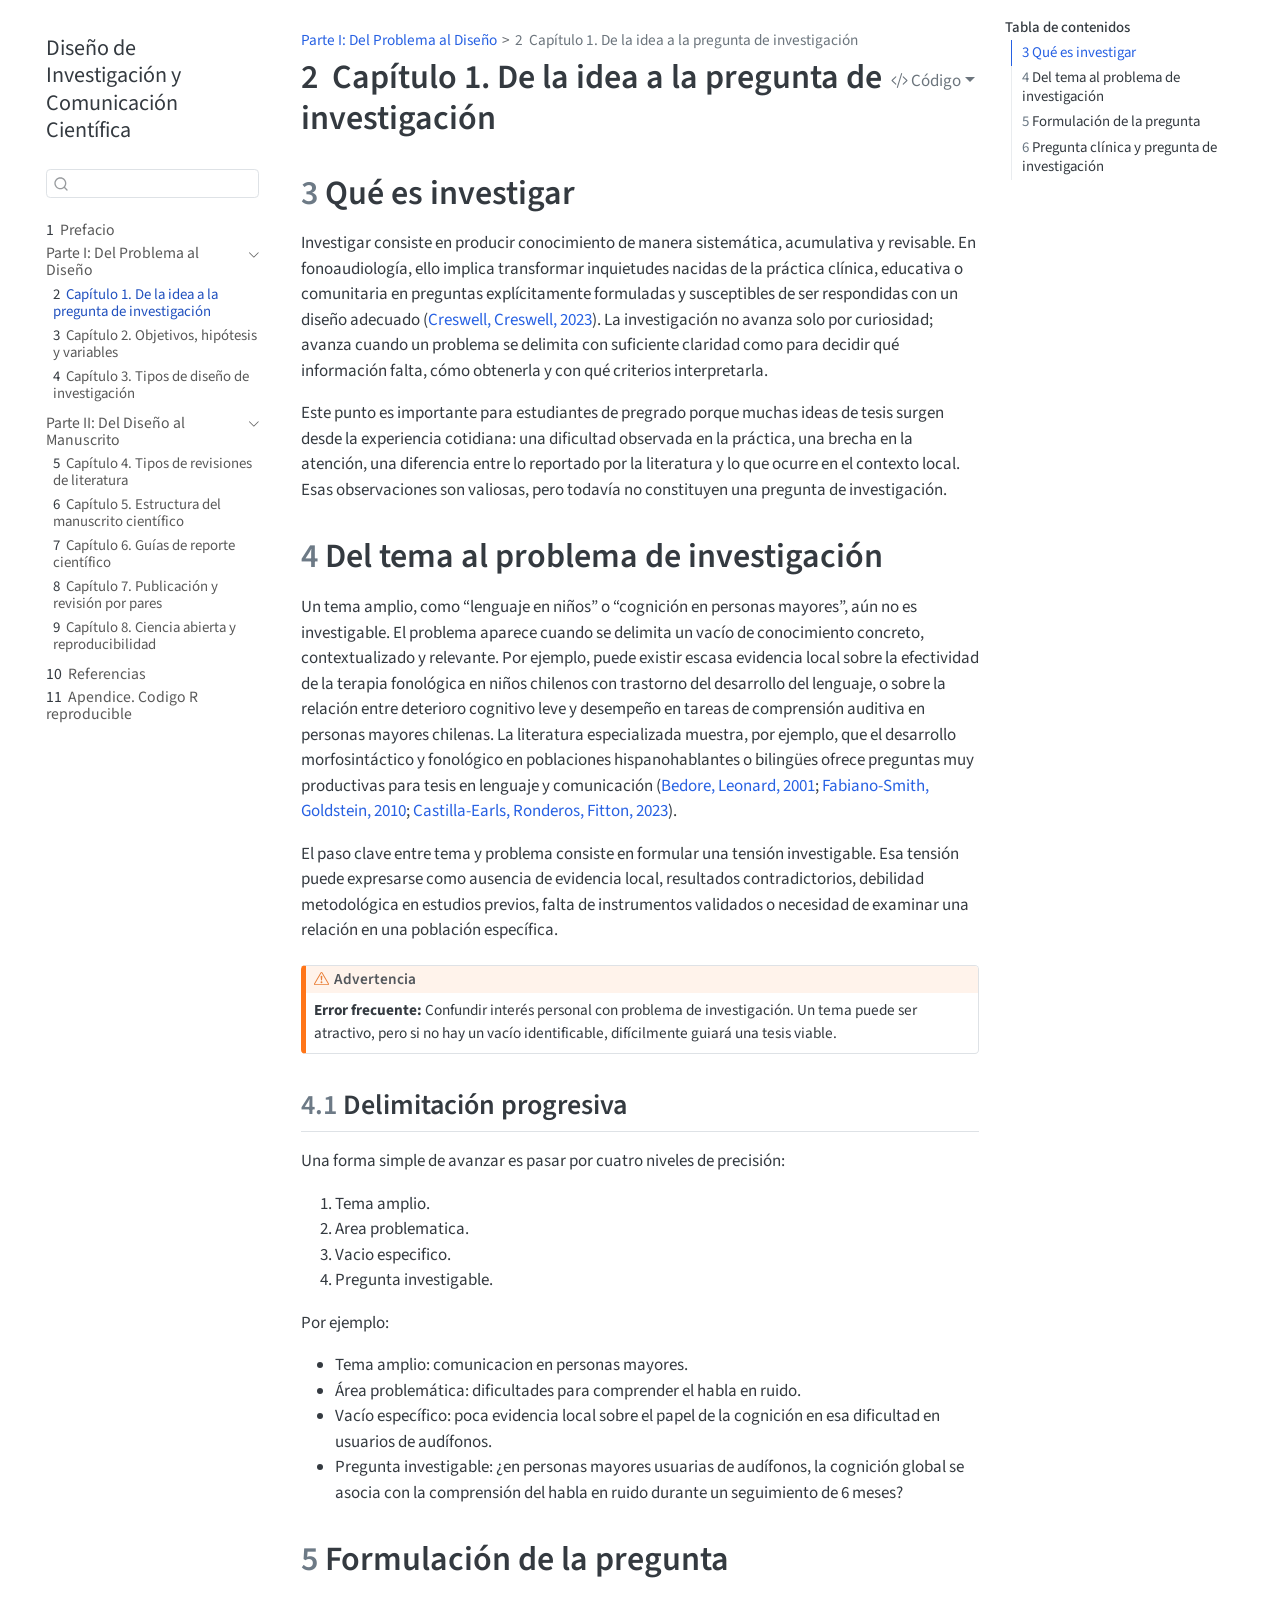
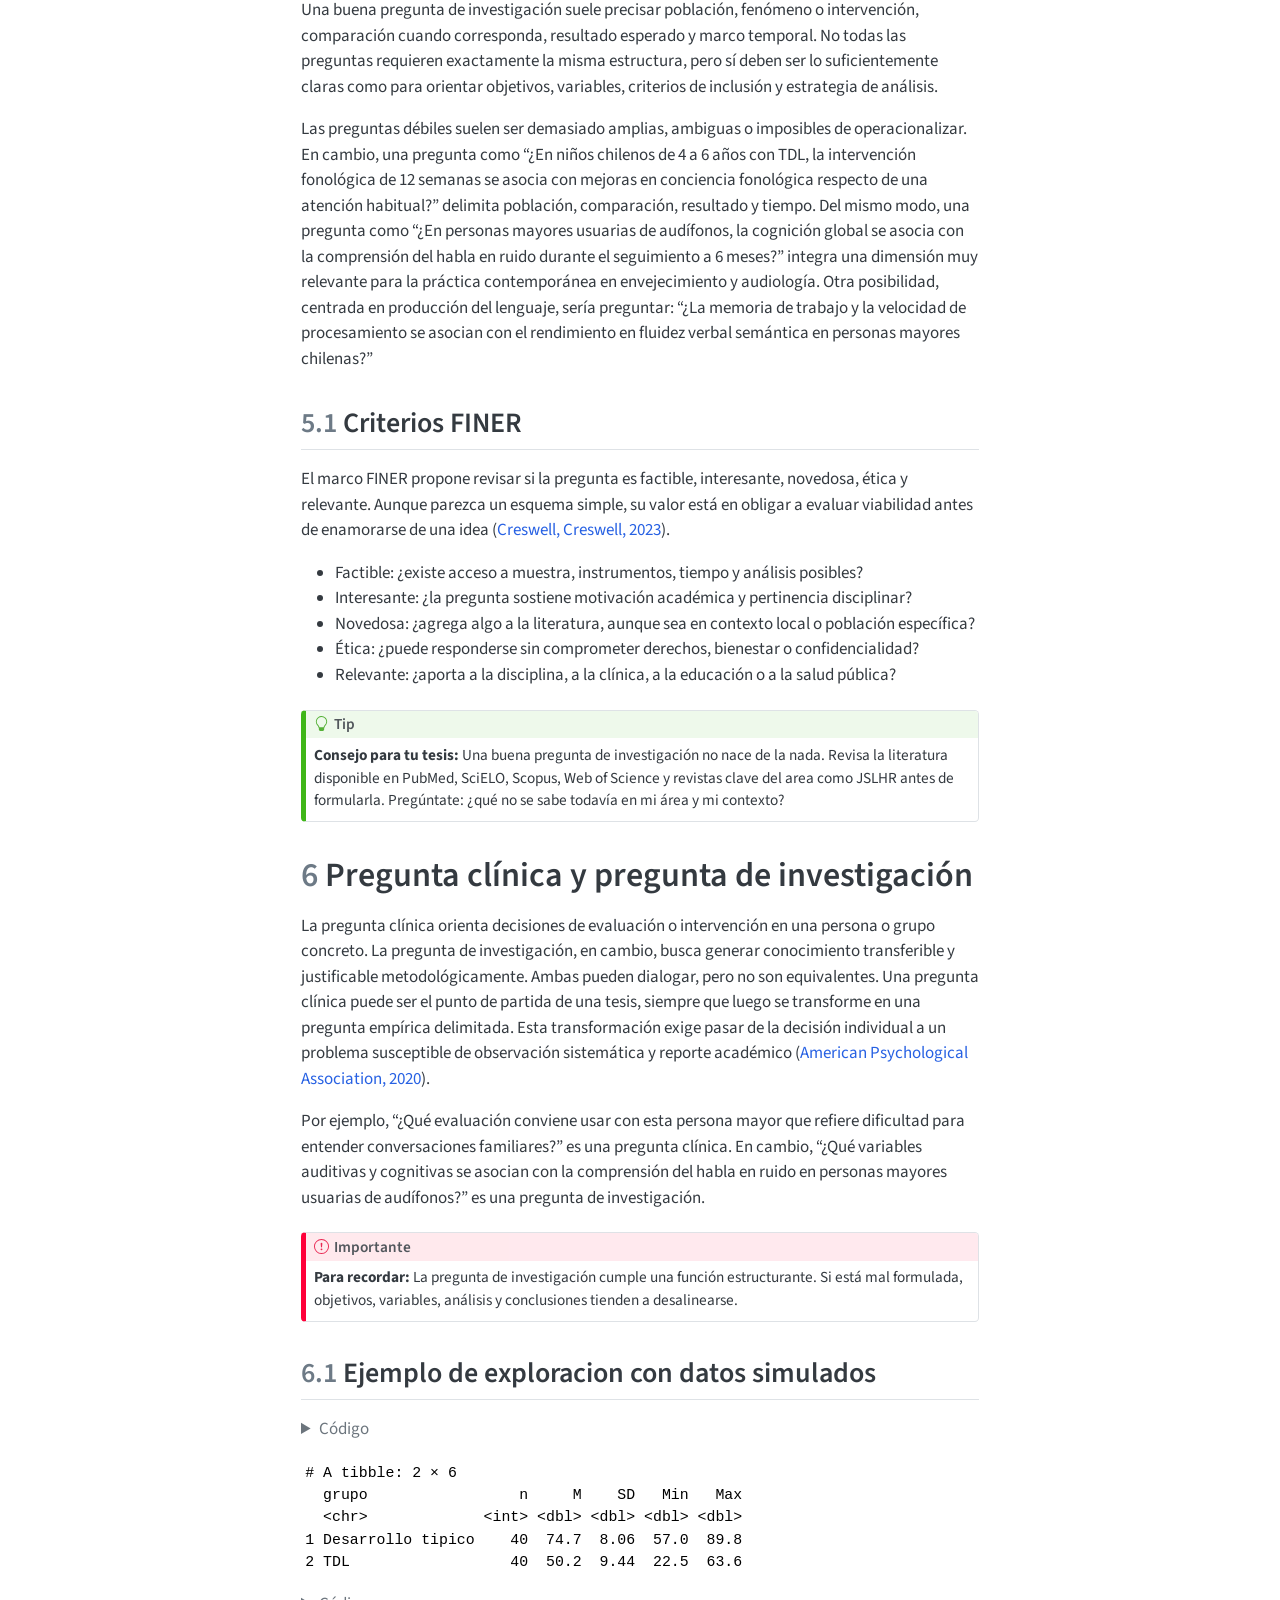
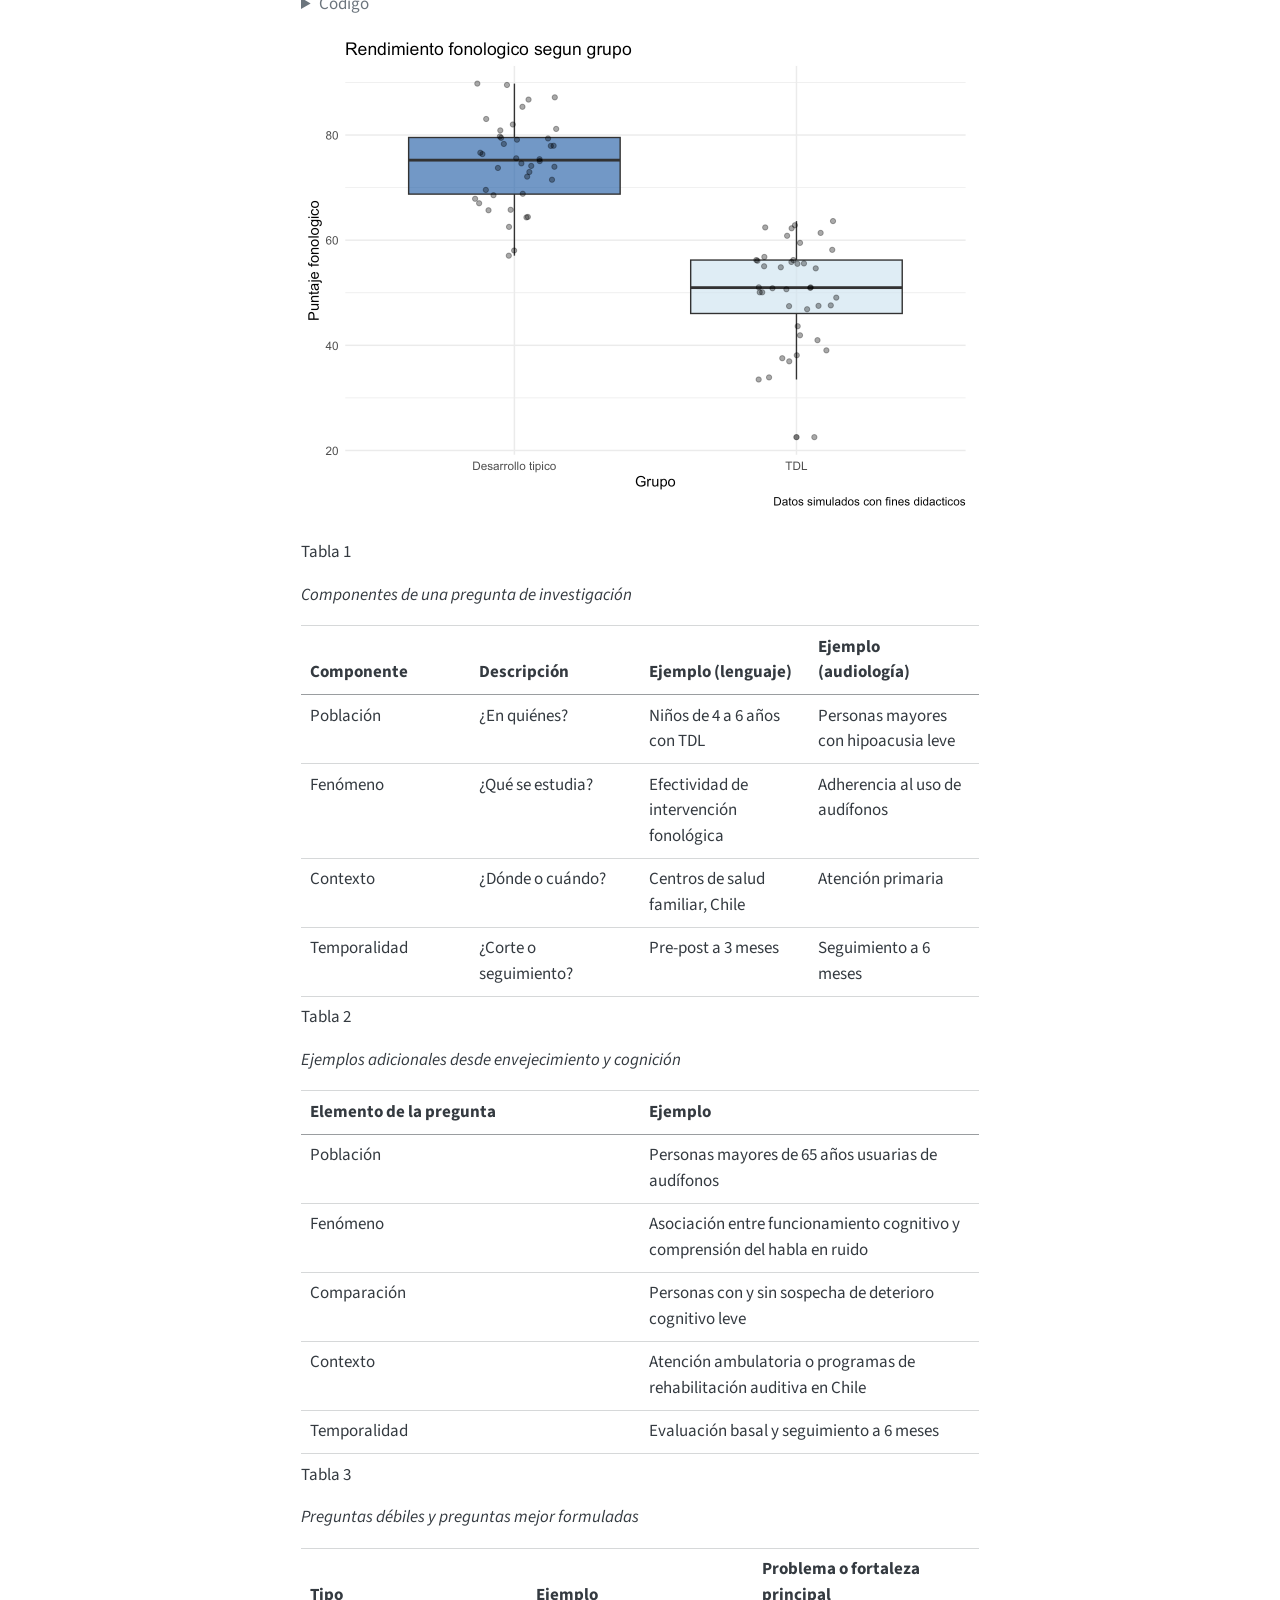
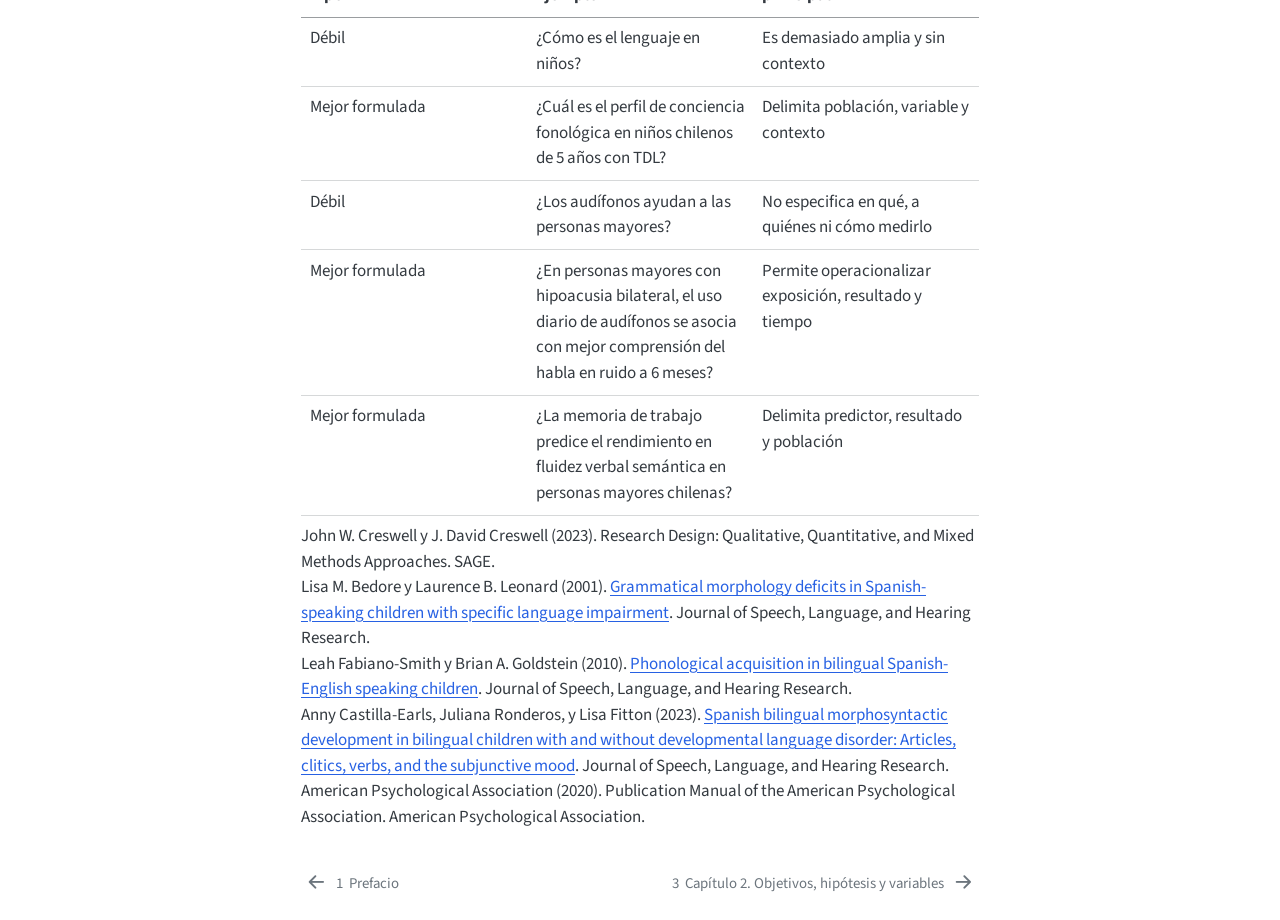
==== commit a5e4c7d1: "Built site for gh-pages" ====
--- a/01-pregunta.html
+++ b/01-pregunta.html
@@ -208,26 +208,32 @@
       <ul id="quarto-sidebar-section-2" class="collapse list-unstyled sidebar-section depth1 show">  
           <li class="sidebar-item">
   <div class="sidebar-item-container"> 
+  <a href="./04-revisiones.html" class="sidebar-item-text sidebar-link">
+ <span class="menu-text"><span class="chapter-number">5</span>&nbsp; <span class="chapter-title">Capítulo 4. Tipos de revisiones de literatura</span></span></a>
+  </div>
+</li>
+          <li class="sidebar-item">
+  <div class="sidebar-item-container"> 
   <a href="./04-manuscrito.html" class="sidebar-item-text sidebar-link">
- <span class="menu-text"><span class="chapter-number">5</span>&nbsp; <span class="chapter-title">Capítulo 4. Estructura del manuscrito científico</span></span></a>
+ <span class="menu-text"><span class="chapter-number">6</span>&nbsp; <span class="chapter-title">Capítulo 5. Estructura del manuscrito científico</span></span></a>
   </div>
 </li>
           <li class="sidebar-item">
   <div class="sidebar-item-container"> 
   <a href="./05-reporte.html" class="sidebar-item-text sidebar-link">
- <span class="menu-text"><span class="chapter-number">6</span>&nbsp; <span class="chapter-title">Capítulo 5. Guías de reporte científico</span></span></a>
+ <span class="menu-text"><span class="chapter-number">7</span>&nbsp; <span class="chapter-title">Capítulo 6. Guías de reporte científico</span></span></a>
   </div>
 </li>
           <li class="sidebar-item">
   <div class="sidebar-item-container"> 
   <a href="./06-publicacion.html" class="sidebar-item-text sidebar-link">
- <span class="menu-text"><span class="chapter-number">7</span>&nbsp; <span class="chapter-title">Capítulo 6. Publicación y revisión por pares</span></span></a>
+ <span class="menu-text"><span class="chapter-number">8</span>&nbsp; <span class="chapter-title">Capítulo 7. Publicación y revisión por pares</span></span></a>
   </div>
 </li>
           <li class="sidebar-item">
   <div class="sidebar-item-container"> 
   <a href="./07-ciencia-abierta.html" class="sidebar-item-text sidebar-link">
- <span class="menu-text"><span class="chapter-number">8</span>&nbsp; <span class="chapter-title">Capítulo 7. Ciencia abierta y reproducibilidad</span></span></a>
+ <span class="menu-text"><span class="chapter-number">9</span>&nbsp; <span class="chapter-title">Capítulo 8. Ciencia abierta y reproducibilidad</span></span></a>
   </div>
 </li>
       </ul>
@@ -235,13 +241,13 @@
         <li class="sidebar-item">
   <div class="sidebar-item-container"> 
   <a href="./referencias.html" class="sidebar-item-text sidebar-link">
- <span class="menu-text"><span class="chapter-number">9</span>&nbsp; <span class="chapter-title">Referencias</span></span></a>
+ <span class="menu-text"><span class="chapter-number">10</span>&nbsp; <span class="chapter-title">Referencias</span></span></a>
   </div>
 </li>
         <li class="sidebar-item">
   <div class="sidebar-item-container"> 
   <a href="./apendice-r.html" class="sidebar-item-text sidebar-link">
- <span class="menu-text"><span class="chapter-number">10</span>&nbsp; <span class="chapter-title">Apendice. Codigo R reproducible</span></span></a>
+ <span class="menu-text"><span class="chapter-number">11</span>&nbsp; <span class="chapter-title">Apendice. Codigo R reproducible</span></span></a>
   </div>
 </li>
     </ul>
